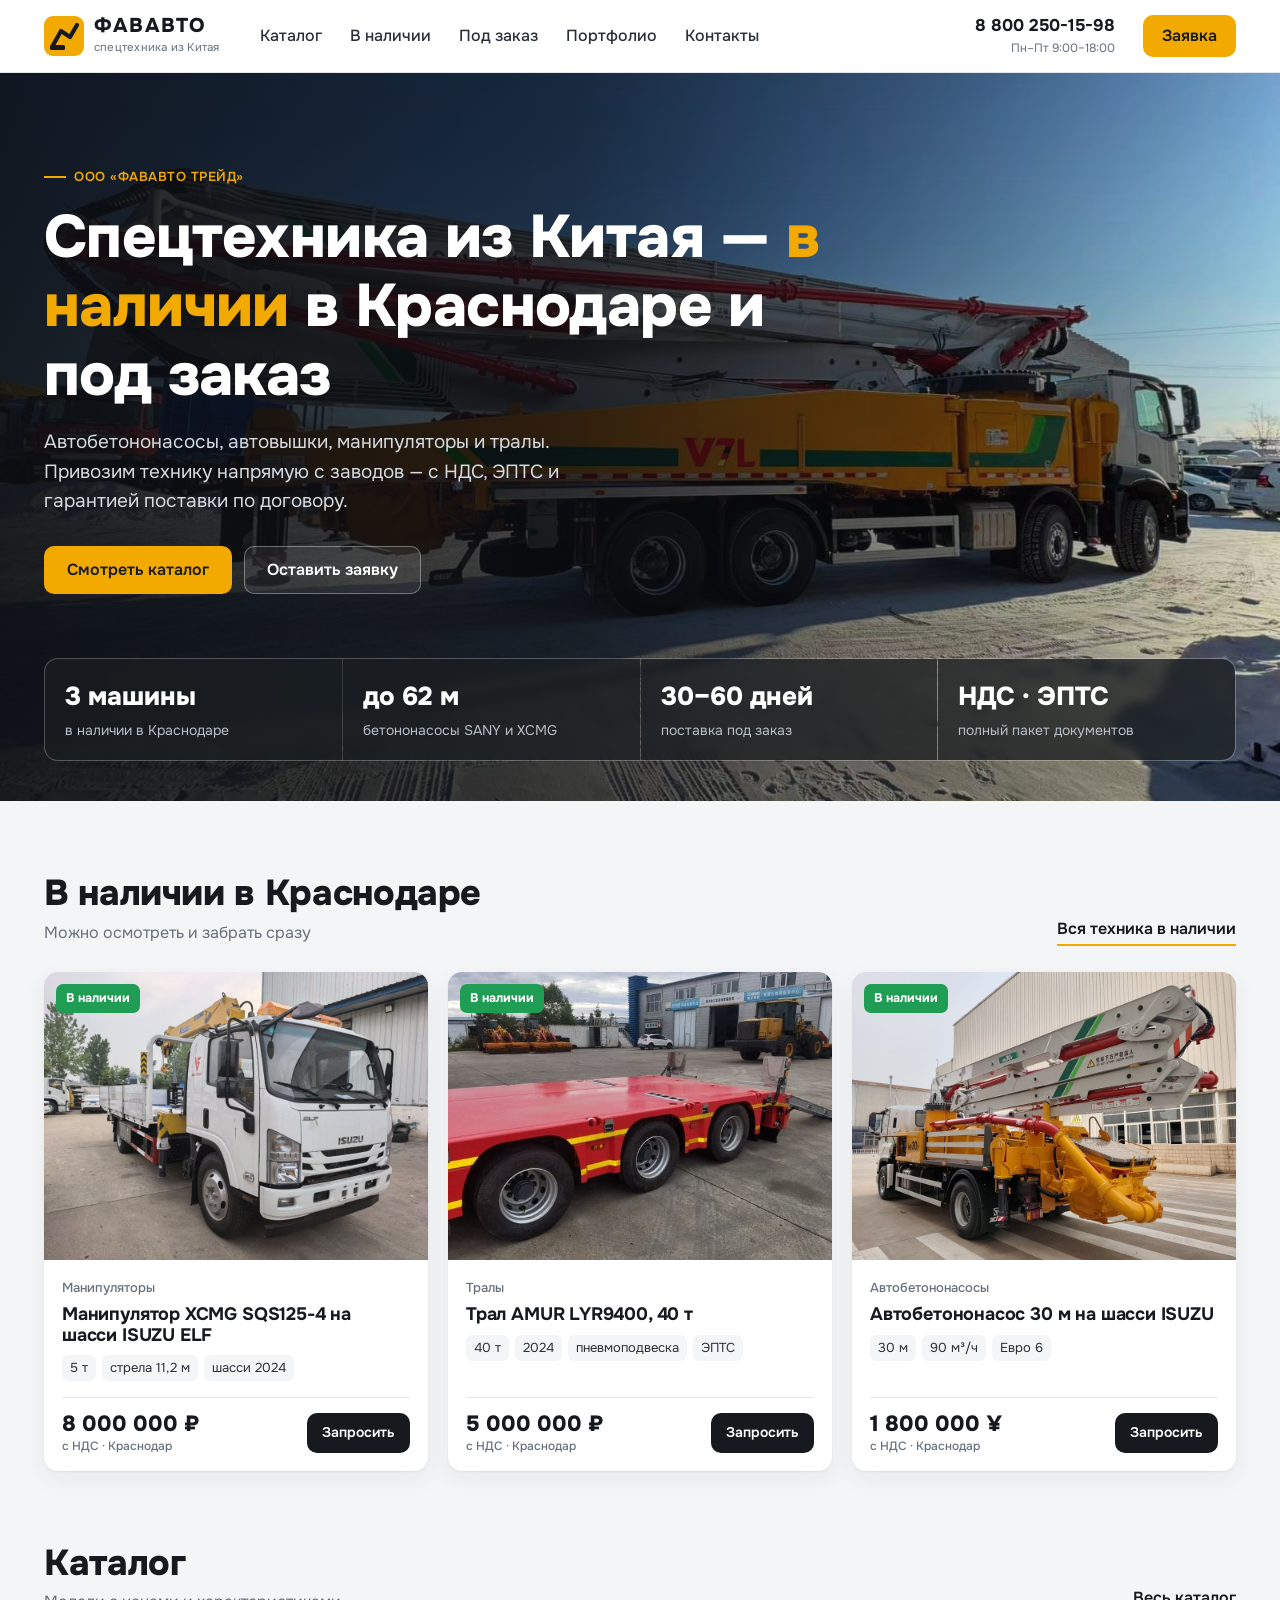
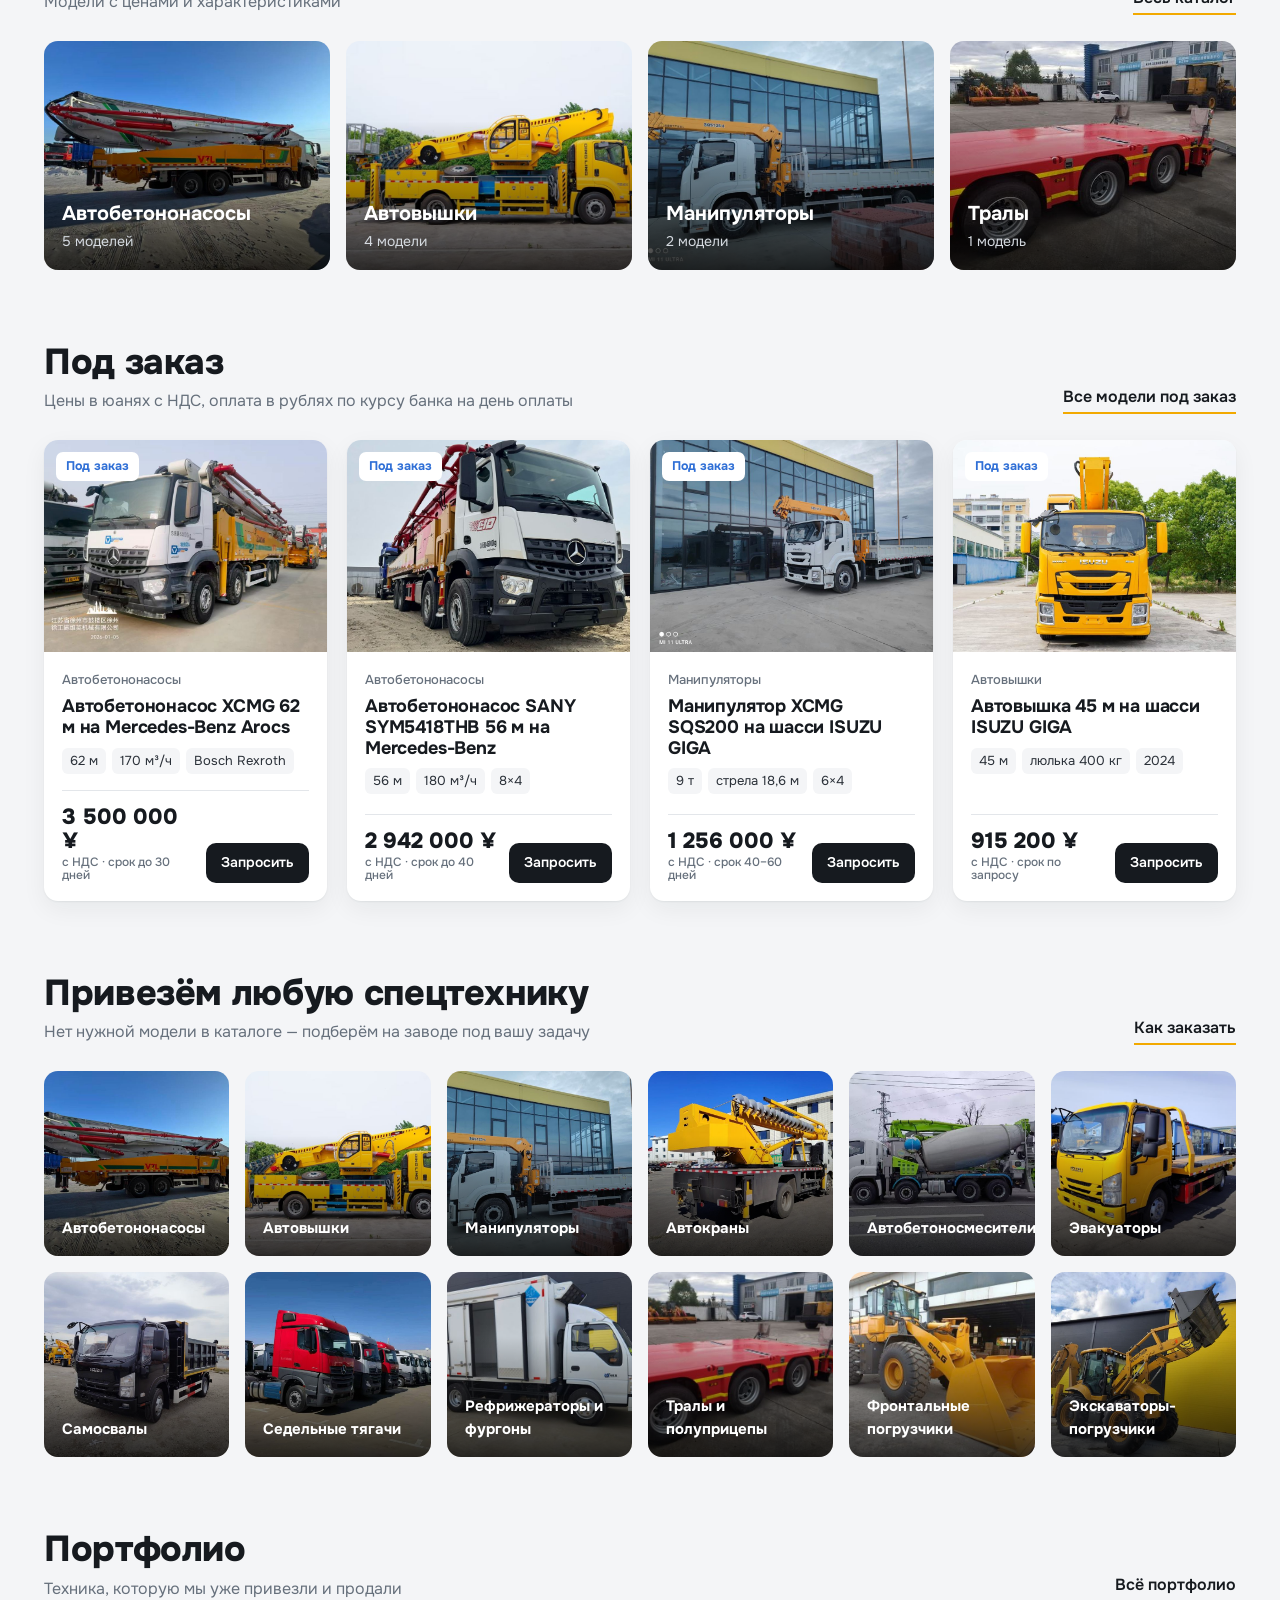
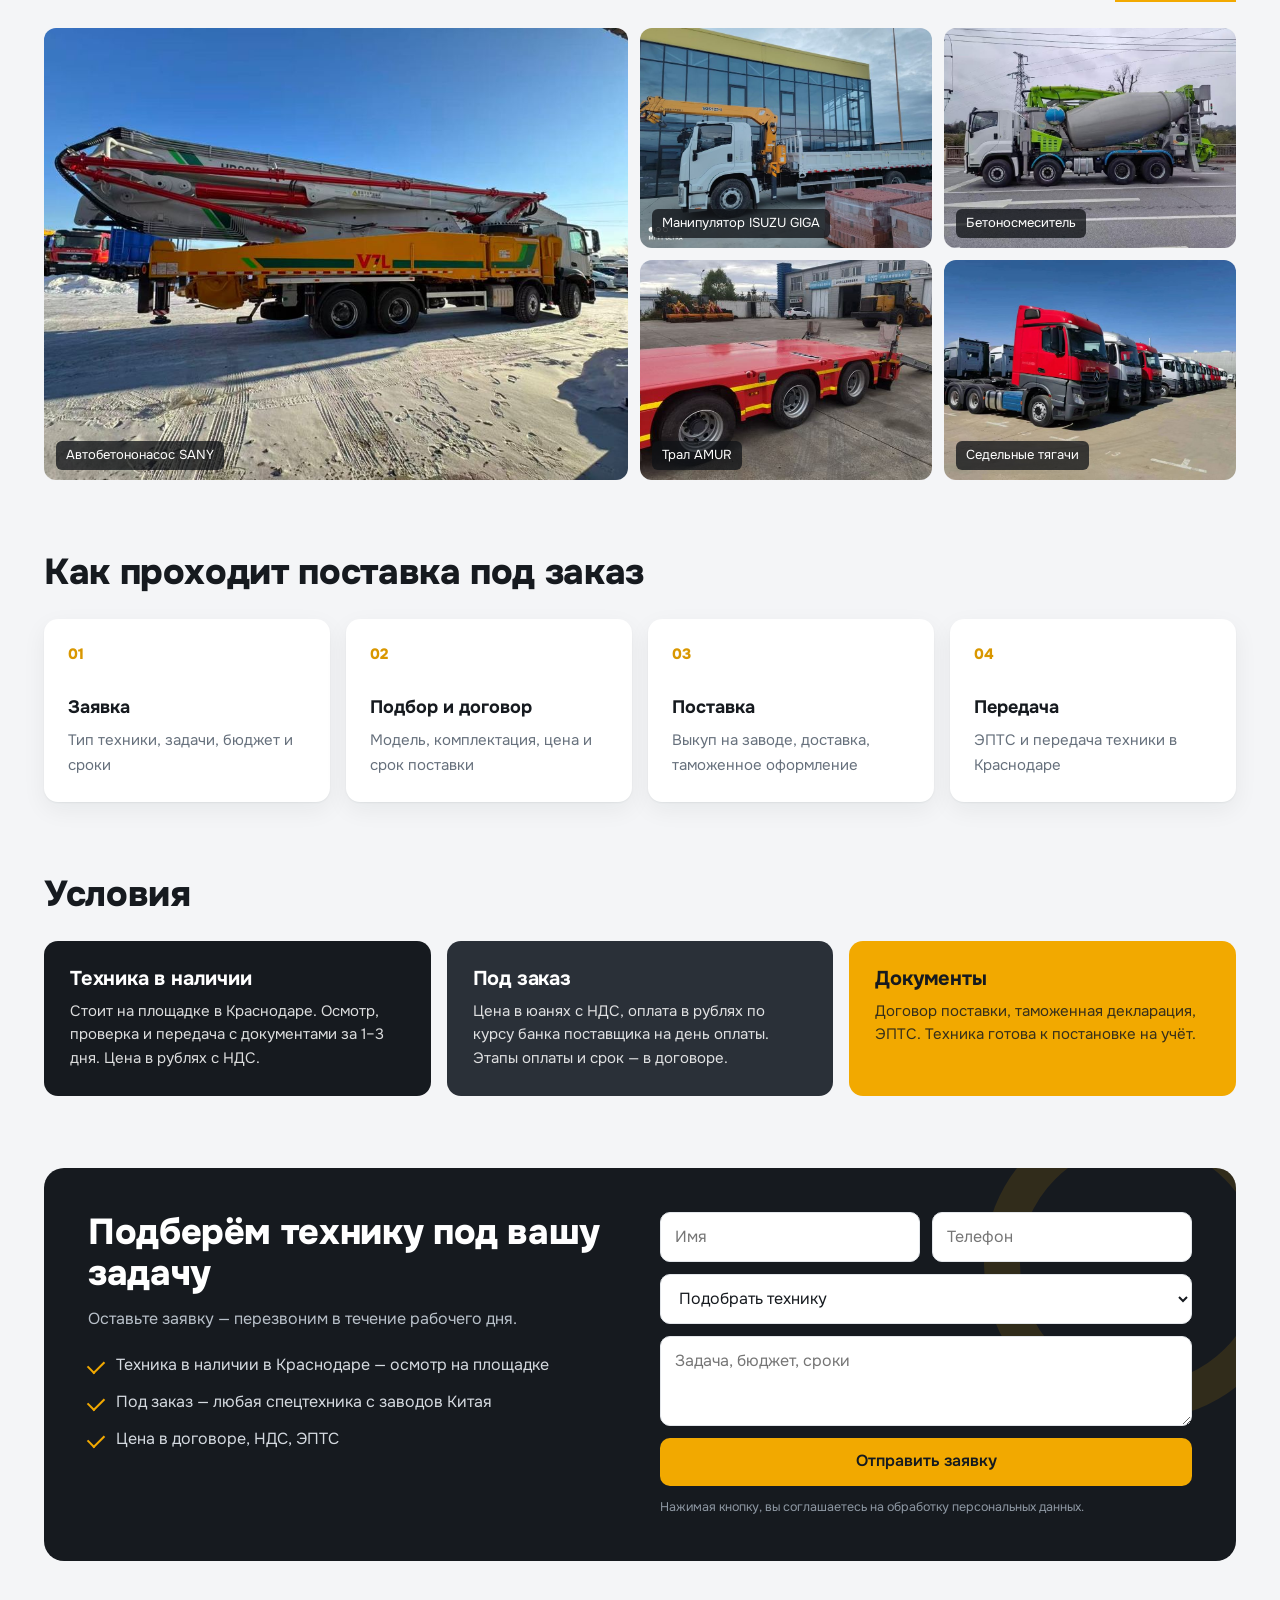
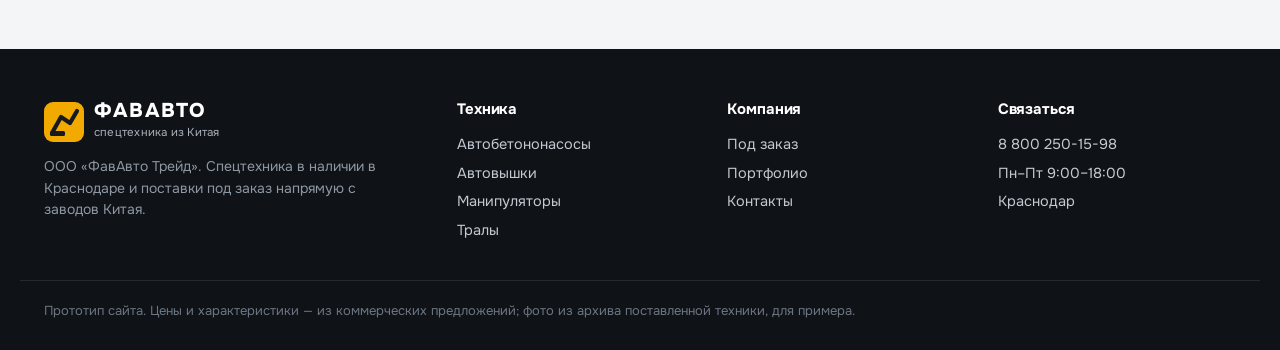
==== index.html @ be5bf106 "Прототип сайта спецтехники ФавАвто Co-Authored-By: Claude Opus 5.5 <noreply@anthropic.com>" ====
<!doctype html>
<html lang="ru">
<head>
<meta charset="utf-8">
<meta name="viewport" content="width=device-width, initial-scale=1">
<meta name="robots" content="noindex, nofollow">
<title>ФавАвто — спецтехника из Китая</title>
<meta name="description" content="Спецтехника из Китая в наличии в Краснодаре и под заказ: автобетононасосы, автовышки, манипуляторы, тралы.">
<link rel="preconnect" href="https://fonts.googleapis.com">
<link rel="preconnect" href="https://fonts.gstatic.com" crossorigin>
<link href="https://fonts.googleapis.com/css2?family=Onest:wght@400;500;600;700;800&display=swap" rel="stylesheet">
<link rel="stylesheet" href="style.css">
<link rel="icon" href="data:image/svg+xml,%3Csvg xmlns='http://www.w3.org/2000/svg' viewBox='0 0 40 40'%3E%3Crect width='40' height='40' rx='9' fill='%23F2A900'/%3E%3Cpath d='M8 31 17 15l9 6 7-12' fill='none' stroke='%23161a1f' stroke-width='4.2' stroke-linecap='round' stroke-linejoin='round'/%3E%3Crect x='6' y='29' width='15' height='5' rx='1.5' fill='%23161a1f'/%3E%3C/svg%3E">
</head>
<body>

<header class="top">
  <div class="wrap top-in">
    <a class="logo" href="#/" aria-label="ФавАвто — на главную">
      <svg viewBox="0 0 40 40" aria-hidden="true"><rect width="40" height="40" rx="9" fill="#F2A900"/><path d="M8 31 17 15l9 6 7-12" fill="none" stroke="#161a1f" stroke-width="4.2" stroke-linecap="round" stroke-linejoin="round"/><rect x="6" y="29" width="15" height="5" rx="1.5" fill="#161a1f"/></svg>
      <span><b>ФАВАВТО</b><small>спецтехника из Китая</small></span>
    </a>
    <nav class="nav" id="nav">
      <a href="#/catalog" data-nav="catalog">Каталог</a>
      <a href="#/catalog/stock" data-nav="stock">В наличии</a>
      <a href="#/order" data-nav="order">Под заказ</a>
      <a href="#/portfolio" data-nav="portfolio">Портфолио</a>
      <a href="#/contacts" data-nav="contacts">Контакты</a>
    </nav>
    <a class="top-phone" href="tel:88002501598"><b>8 800 250-15-98</b><small>Пн–Пт 9:00–18:00</small></a>
    <button class="btn btn-acc top-btn" data-request="">Заявка</button>
    <button class="burger" id="burger" aria-label="Меню"><i></i><i></i><i></i></button>
  </div>
</header>

<main id="app"></main>

<footer class="foot">
  <div class="wrap foot-in">
    <div>
      <a class="logo logo-w" href="#/"><svg viewBox="0 0 40 40" aria-hidden="true"><rect width="40" height="40" rx="9" fill="#F2A900"/><path d="M8 31 17 15l9 6 7-12" fill="none" stroke="#161a1f" stroke-width="4.2" stroke-linecap="round" stroke-linejoin="round"/><rect x="6" y="29" width="15" height="5" rx="1.5" fill="#161a1f"/></svg><span><b>ФАВАВТО</b><small>спецтехника из Китая</small></span></a>
      <p>ООО «ФавАвто Трейд». Спецтехника в наличии в Краснодаре и поставки под заказ напрямую с заводов Китая.</p>
    </div>
    <div><h4>Техника</h4><a href="#/catalog/pump">Автобетононасосы</a><a href="#/catalog/lift">Автовышки</a><a href="#/catalog/manip">Манипуляторы</a><a href="#/catalog/tral">Тралы</a></div>
    <div><h4>Компания</h4><a href="#/order">Под заказ</a><a href="#/portfolio">Портфолио</a><a href="#/contacts">Контакты</a></div>
    <div><h4>Связаться</h4><a href="tel:88002501598">8 800 250-15-98</a><span>Пн–Пт 9:00–18:00</span><span>Краснодар</span></div>
  </div>
  <div class="wrap foot-note">Прототип сайта. Цены и характеристики — из коммерческих предложений; фото из архива поставленной техники, для примера.</div>
</footer>

<div class="modal" id="modal" hidden>
  <div class="modal-box" role="dialog" aria-modal="true" aria-labelledby="mtitle">
    <button class="modal-x" data-close aria-label="Закрыть">×</button>
    <h3 id="mtitle">Заявка на технику</h3>
    <p class="muted" id="msub">Перезвоним в течение рабочего дня, подберём технику и посчитаем цену.</p>
    <form class="form" id="mform"></form>
  </div>
</div>

<script src="app.js"></script>
</body>
</html>
---- style.css ----
:root{
  --ink:#161a1f; --ink2:#2a3038; --mut:#66707c; --line:#e3e6ea; --bg:#f4f5f7; --card:#fff;
  --acc:#F2A900; --acc2:#d99700; --ok:#1f9d55; --ord:#2f6fd6;
  --r:14px; --sh:0 1px 2px rgba(22,26,31,.06),0 8px 24px rgba(22,26,31,.06);
}
*{box-sizing:border-box}
html{scroll-behavior:smooth}
body{margin:0;background:var(--bg);color:var(--ink);font:16px/1.55 Onest,system-ui,-apple-system,"Segoe UI",Roboto,sans-serif;-webkit-font-smoothing:antialiased}
img{max-width:100%;display:block}
a{color:inherit;text-decoration:none}
h1,h2,h3,h4{line-height:1.15;margin:0;letter-spacing:-.01em}
button,input,select,textarea{font:inherit}
.wrap{max-width:1240px;margin:0 auto;padding:0 24px}
.muted{color:var(--mut)}

/* header */
.top{position:sticky;top:0;z-index:20;background:rgba(255,255,255,.96);backdrop-filter:blur(8px);border-bottom:1px solid var(--line)}
.top-in{display:flex;align-items:center;gap:28px;height:72px}
.logo{display:flex;align-items:center;gap:10px;flex:none}
.logo svg{width:40px;height:40px}
.logo b{display:block;font-weight:800;font-size:20px;letter-spacing:.06em;line-height:1}
.logo small{display:block;font-size:11.5px;color:var(--mut);letter-spacing:.02em;margin-top:3px}
.logo-w small{color:#a9b1bb}
.nav{display:flex;gap:4px;margin-right:auto}
.nav a{padding:8px 12px;border-radius:8px;font-weight:500;color:var(--ink2)}
.nav a:hover,.nav a.on{background:var(--bg);color:var(--ink)}
.nav a.on{box-shadow:inset 0 -2px 0 var(--acc)}
.top-phone{text-align:right;line-height:1.2}
.top-phone b{display:block;font-size:17px}
.top-phone small{color:var(--mut);font-size:12px}
.burger{display:none;width:42px;height:42px;border:1px solid var(--line);border-radius:10px;background:#fff;padding:10px 9px;flex-direction:column;justify-content:space-between;cursor:pointer}
.burger i{display:block;height:2px;background:var(--ink);border-radius:2px}

/* buttons */
.btn{display:inline-flex;align-items:center;justify-content:center;gap:8px;height:48px;padding:0 22px;border-radius:10px;border:1px solid transparent;font-weight:600;cursor:pointer;transition:.15s;white-space:nowrap}
.btn-acc{background:var(--acc);color:var(--ink)}
.btn-acc:hover{background:var(--acc2)}
.btn-dark{background:var(--ink);color:#fff}
.btn-dark:hover{background:var(--ink2)}
.btn-line{background:transparent;border-color:var(--line);color:var(--ink)}
.btn-line:hover{border-color:var(--ink)}
.btn-ghost{background:rgba(255,255,255,.08);border-color:rgba(255,255,255,.35);color:#fff}
.btn-ghost:hover{background:rgba(255,255,255,.16)}
.top-btn{height:42px;padding:0 18px}

/* hero */
.hero{position:relative;color:#fff;background:#0f1216 center/cover no-repeat;overflow:hidden}
.hero::before{content:"";position:absolute;inset:0;background:linear-gradient(90deg,rgba(12,14,18,.92) 0%,rgba(12,14,18,.75) 45%,rgba(12,14,18,.15) 100%)}
.hero-in{position:relative;padding:88px 24px 40px}
.tag{display:inline-flex;align-items:center;gap:8px;font-size:13px;font-weight:600;letter-spacing:.04em;text-transform:uppercase;color:var(--acc)}
.tag::before{content:"";width:22px;height:2px;background:var(--acc)}
.hero h1{font-size:clamp(34px,5vw,60px);font-weight:800;max-width:780px;margin:16px 0 18px}
.hero h1 em{font-style:normal;color:var(--acc)}
.hero p{font-size:19px;max-width:600px;color:#d5dae0;margin:0 0 30px}
.hero .btns{display:flex;flex-wrap:wrap;gap:12px}
.facts{display:grid;grid-template-columns:repeat(4,1fr);gap:1px;background:rgba(255,255,255,.14);border-radius:var(--r);overflow:hidden;margin-top:64px;border:1px solid rgba(255,255,255,.14)}
.facts div{background:rgba(15,18,22,.72);padding:18px 20px;backdrop-filter:blur(4px)}
.facts b{display:block;font-size:26px;font-weight:800}
.facts span{color:#b8c0c9;font-size:14px}
.phero{background:var(--ink);color:#fff}
.phero .hero-in{padding:44px 24px 40px}
.phero h1{font-size:clamp(30px,4vw,44px);margin:10px 0 10px}
.phero p{color:#b8c0c9;max-width:680px;margin:0;font-size:17px}
.crumbs{font-size:14px;color:#8e98a3}
.crumbs a:hover{color:#fff}

/* sections */
section{padding:72px 0 0}
.sec-head{display:flex;align-items:flex-end;justify-content:space-between;gap:20px;margin-bottom:26px}
.sec-head h2{font-size:clamp(26px,3vw,36px);font-weight:800}
.sec-head p{margin:6px 0 0;color:var(--mut)}
.more{font-weight:600;white-space:nowrap;border-bottom:2px solid var(--acc);padding-bottom:2px}

/* cards */
.grid{display:grid;grid-template-columns:repeat(3,1fr);gap:20px}
.card{background:var(--card);border-radius:var(--r);overflow:hidden;box-shadow:var(--sh);display:flex;flex-direction:column;transition:.2s}
.card:hover{transform:translateY(-3px);box-shadow:0 2px 4px rgba(22,26,31,.06),0 16px 36px rgba(22,26,31,.1)}
.thumb{position:relative;aspect-ratio:4/3;background:#dfe3e8;overflow:hidden}
.thumb img{width:100%;height:100%;object-fit:cover}
.badge{position:absolute;left:12px;top:12px;padding:5px 10px;border-radius:7px;font-size:12.5px;font-weight:700;background:#fff;color:var(--ink)}
.badge.in{background:var(--ok);color:#fff}
.badge.ord{background:#fff;color:var(--ord)}
.card-b{padding:18px 18px 18px;display:flex;flex-direction:column;flex:1}
.card-b .cat{font-size:13px;color:var(--mut);font-weight:500}
.card-b h3{font-size:18px;font-weight:700;margin:6px 0 10px}
.chips{display:flex;flex-wrap:wrap;gap:6px;margin-bottom:16px}
.chips span{font-size:13px;background:var(--bg);border-radius:6px;padding:3px 8px;color:var(--ink2)}
.card-f{margin-top:auto;display:flex;align-items:flex-end;justify-content:space-between;gap:10px;border-top:1px solid var(--line);padding-top:14px}
.price{font-size:22px;font-weight:800;line-height:1.1}
.price small{display:block;font-size:12px;font-weight:500;color:var(--mut);margin-top:3px}
.lead{font-size:13px;color:var(--ord);font-weight:600}
.card-f .btn{height:40px;padding:0 14px;font-size:14px}

/* category tiles */
.cats{display:grid;grid-template-columns:repeat(4,1fr);gap:16px}
.cat-t{position:relative;border-radius:var(--r);overflow:hidden;aspect-ratio:5/4;color:#fff;background:#222}
.cat-t img{width:100%;height:100%;object-fit:cover;transition:.4s}
.cat-t:hover img{transform:scale(1.05)}
.cat-t::after{content:"";position:absolute;inset:0;background:linear-gradient(180deg,rgba(0,0,0,0) 35%,rgba(0,0,0,.78))}
.cat-t div{position:absolute;left:18px;right:18px;bottom:16px;z-index:1}
.cat-t b{display:block;font-size:20px}
.cat-t span{font-size:14px;color:#d5dae0}
.cats.small{grid-template-columns:repeat(6,1fr)}
.cats.small .cat-t{aspect-ratio:1}
.cats.small b{font-size:15px}

/* catalog */
.filters{display:flex;flex-wrap:wrap;gap:8px;margin:28px 0 24px}
.filters a{padding:9px 16px;border-radius:999px;background:#fff;border:1px solid var(--line);font-weight:500;font-size:15px}
.filters a.on{background:var(--ink);border-color:var(--ink);color:#fff}
.filters a small{color:var(--mut);margin-left:4px}
.filters a.on small{color:#a9b1bb}
.filters .sep{width:1px;background:var(--line);margin:0 6px}

/* machine page */
.mach{display:grid;grid-template-columns:1.25fr 1fr;gap:40px;padding-top:32px}
.gal-main{border-radius:var(--r);overflow:hidden;background:#dfe3e8;aspect-ratio:4/3}
.gal-main img{width:100%;height:100%;object-fit:cover}
.gal-th{display:grid;grid-template-columns:repeat(5,1fr);gap:10px;margin-top:10px}
.gal-th button{padding:0;border:2px solid transparent;border-radius:10px;overflow:hidden;cursor:pointer;aspect-ratio:4/3;background:#dfe3e8}
.gal-th button.on{border-color:var(--acc)}
.gal-th img{width:100%;height:100%;object-fit:cover}
.mach-side{position:sticky;top:96px;align-self:start}
.mach-side h1{font-size:clamp(26px,3vw,34px);font-weight:800;margin:10px 0 14px}
.status{display:inline-flex;align-items:center;gap:8px;font-weight:600;font-size:14px;padding:6px 12px;border-radius:8px}
.status::before{content:"";width:8px;height:8px;border-radius:50%;background:currentColor}
.status.in{background:#e6f5ec;color:var(--ok)}
.status.ord{background:#e9f0fc;color:var(--ord)}
.keys{display:grid;grid-template-columns:1fr 1fr;gap:10px;margin:20px 0}
.keys div{background:#fff;border-radius:12px;padding:14px 16px;box-shadow:var(--sh)}
.keys b{display:block;font-size:20px}
.keys span{font-size:13px;color:var(--mut)}
.buy{background:#fff;border-radius:var(--r);padding:22px;box-shadow:var(--sh)}
.buy .price{font-size:32px}
.buy p{font-size:14px;color:var(--mut);margin:10px 0 18px}
.buy .btn{width:100%}
.buy .btn+.btn{margin-top:10px}
.specs{margin-top:48px;display:grid;grid-template-columns:1fr 1fr;gap:24px}
.spec{background:#fff;border-radius:var(--r);padding:22px 24px;box-shadow:var(--sh)}
.spec h3{font-size:18px;margin-bottom:10px}
.spec dl{margin:0}
.spec dl div{display:flex;justify-content:space-between;gap:20px;padding:9px 0;border-bottom:1px dashed var(--line);font-size:15px}
.spec dl div:last-child{border-bottom:0}
.spec dt{color:var(--mut)}
.spec dd{margin:0;text-align:right;font-weight:600}
.spec ul{margin:0;padding-left:18px}
.spec li{margin:4px 0}
.note{background:#fff8e1;border:1px solid #f6dc8a;border-radius:12px;padding:14px 18px;font-size:14.5px;color:#5f4b00}

/* steps / conditions */
.steps{display:grid;grid-template-columns:repeat(4,1fr);gap:16px;counter-reset:s}
.step{background:#fff;border-radius:var(--r);padding:24px;box-shadow:var(--sh);position:relative}
.step::before{counter-increment:s;content:"0" counter(s);font-size:15px;font-weight:800;color:var(--acc2);display:block;margin-bottom:28px}
.step b{display:block;font-size:18px;margin-bottom:6px}
.step span{color:var(--mut);font-size:15px}
.conds{display:grid;grid-template-columns:repeat(3,1fr);gap:16px}
.cond{border-radius:var(--r);padding:26px;background:var(--ink);color:#fff}
.cond:nth-child(2){background:var(--ink2)}
.cond:nth-child(3){background:var(--acc);color:var(--ink)}
.cond h3{font-size:20px;margin-bottom:10px}
.cond p{margin:0;opacity:.85;font-size:15px}

/* portfolio */
.pf{columns:4 260px;column-gap:16px}
.pf figure{break-inside:avoid;margin:0 0 16px;border-radius:12px;overflow:hidden;background:#fff;box-shadow:var(--sh);cursor:zoom-in}
.pf img{width:100%}
.pf figcaption{padding:10px 14px;font-size:14px;font-weight:500}
.strip{display:grid;grid-template-columns:2fr 1fr 1fr;grid-template-rows:220px 220px;gap:12px}
.strip a{border-radius:12px;overflow:hidden;position:relative;background:#ccc}
.strip a:first-child{grid-row:span 2}
.strip img{width:100%;height:100%;object-fit:cover;transition:.4s}
.strip a:hover img{transform:scale(1.04)}
.strip span{position:absolute;left:12px;bottom:10px;background:rgba(15,18,22,.75);color:#fff;font-size:13px;padding:4px 10px;border-radius:6px}

/* lead form block */
.leadbox{margin-top:72px;background:var(--ink);color:#fff;border-radius:20px;padding:44px;display:grid;grid-template-columns:1fr 1fr;gap:40px;position:relative;overflow:hidden}
.leadbox::after{content:"";position:absolute;right:-60px;top:-60px;width:240px;height:240px;border:36px solid var(--acc);border-radius:50%;opacity:.12}
.leadbox h2{font-size:clamp(26px,3vw,36px);font-weight:800;margin-bottom:12px}
.leadbox p{color:#b8c0c9;margin:0 0 16px}
.leadbox ul{margin:0;padding:0;list-style:none}
.leadbox li{padding:6px 0 6px 28px;position:relative;color:#d5dae0}
.leadbox li::before{content:"";position:absolute;left:0;top:13px;width:14px;height:8px;border-left:2.5px solid var(--acc);border-bottom:2.5px solid var(--acc);transform:rotate(-45deg)}
.form{display:grid;gap:12px;position:relative;z-index:1}
.form input,.form select,.form textarea{width:100%;height:50px;border-radius:10px;border:1px solid var(--line);padding:0 14px;background:#fff;color:var(--ink)}
.form textarea{height:90px;padding:12px 14px;resize:vertical}
.form .row{display:grid;grid-template-columns:1fr 1fr;gap:12px}
.form small{font-size:12.5px;color:var(--mut)}
.leadbox .form small{color:#8e98a3}
.form .ok{background:#e6f5ec;color:var(--ok);border-radius:10px;padding:16px;font-weight:600}

/* contacts */
.contacts{display:grid;grid-template-columns:1fr 1fr;gap:24px;padding-top:40px}
.cbox{background:#fff;border-radius:var(--r);padding:28px;box-shadow:var(--sh)}
.cbox h3{margin-bottom:14px}
.cbox p{margin:6px 0}
.cbox .big{font-size:26px;font-weight:800}

/* footer */
.foot{background:#0f1216;color:#c3cad2;margin-top:88px;padding:52px 0 28px}
.foot-in{display:grid;grid-template-columns:1.6fr 1fr 1fr 1fr;gap:32px}
.foot .logo b{color:#fff}
.foot p{font-size:14px;color:#8e98a3;max-width:340px}
.foot h4{color:#fff;font-size:15px;margin-bottom:12px}
.foot-in>div>a:not(.logo),.foot-in>div>span{display:block;font-size:14.5px;padding:3px 0}
.foot-in a:hover{color:var(--acc)}
.foot-note{margin-top:36px;padding-top:20px;border-top:1px solid #232a32;font-size:13px;color:#6c7682}

/* modal */
.modal{position:fixed;inset:0;z-index:50;background:rgba(10,12,15,.6);display:flex;align-items:center;justify-content:center;padding:16px}
.modal[hidden]{display:none}
.modal-box{background:#fff;border-radius:18px;padding:30px;max-width:480px;width:100%;position:relative;max-height:calc(100vh - 32px);overflow:auto}
.modal-box h3{font-size:24px;margin-bottom:6px}
.modal-box .muted{margin:0 0 18px;font-size:15px}
.modal-x{position:absolute;right:14px;top:10px;border:0;background:none;font-size:30px;line-height:1;cursor:pointer;color:var(--mut)}
.lightbox .modal-box{max-width:1100px;padding:0;background:#000}
.lightbox img{width:100%;max-height:calc(100vh - 80px);object-fit:contain}

@media (max-width:1080px){
  .nav,.top-phone{display:none}
  .burger{display:flex;margin-left:auto}
  .top-in{gap:12px}
  .nav.open{display:flex;flex-direction:column;position:absolute;left:0;right:0;top:72px;background:#fff;padding:12px 16px 18px;border-bottom:1px solid var(--line);box-shadow:var(--sh)}
  .grid{grid-template-columns:repeat(2,1fr)}
  .cats{grid-template-columns:repeat(2,1fr)}
  .cats.small{grid-template-columns:repeat(3,1fr)}
  .steps{grid-template-columns:repeat(2,1fr)}
  .mach{grid-template-columns:1fr}
  .mach-side{position:static}
  .foot-in{grid-template-columns:1fr 1fr}
}
@media (max-width:720px){
  .wrap{padding:0 16px}
  .hero-in{padding:56px 16px 28px}
  .phero .hero-in{padding:32px 16px}
  .hero p{font-size:17px}
  .facts{grid-template-columns:1fr 1fr;margin-top:40px}
  .facts b{font-size:21px}
  .grid,.conds,.specs,.contacts,.leadbox{grid-template-columns:1fr}
  .steps{grid-template-columns:1fr}
  .cats.small{grid-template-columns:repeat(2,1fr)}
  .leadbox{padding:28px 20px;gap:24px}
  .form .row{grid-template-columns:1fr}
  .sec-head{flex-direction:column;align-items:flex-start}
  section{padding-top:52px}
  .strip{grid-template-columns:1fr 1fr;grid-template-rows:200px 130px 130px}
  .strip a:first-child{grid-column:span 2;grid-row:auto}
  .top-btn{display:none}
  .foot-in{grid-template-columns:1fr}
  .spec dl div{flex-direction:column;gap:2px}
  .spec dd{text-align:left}
}
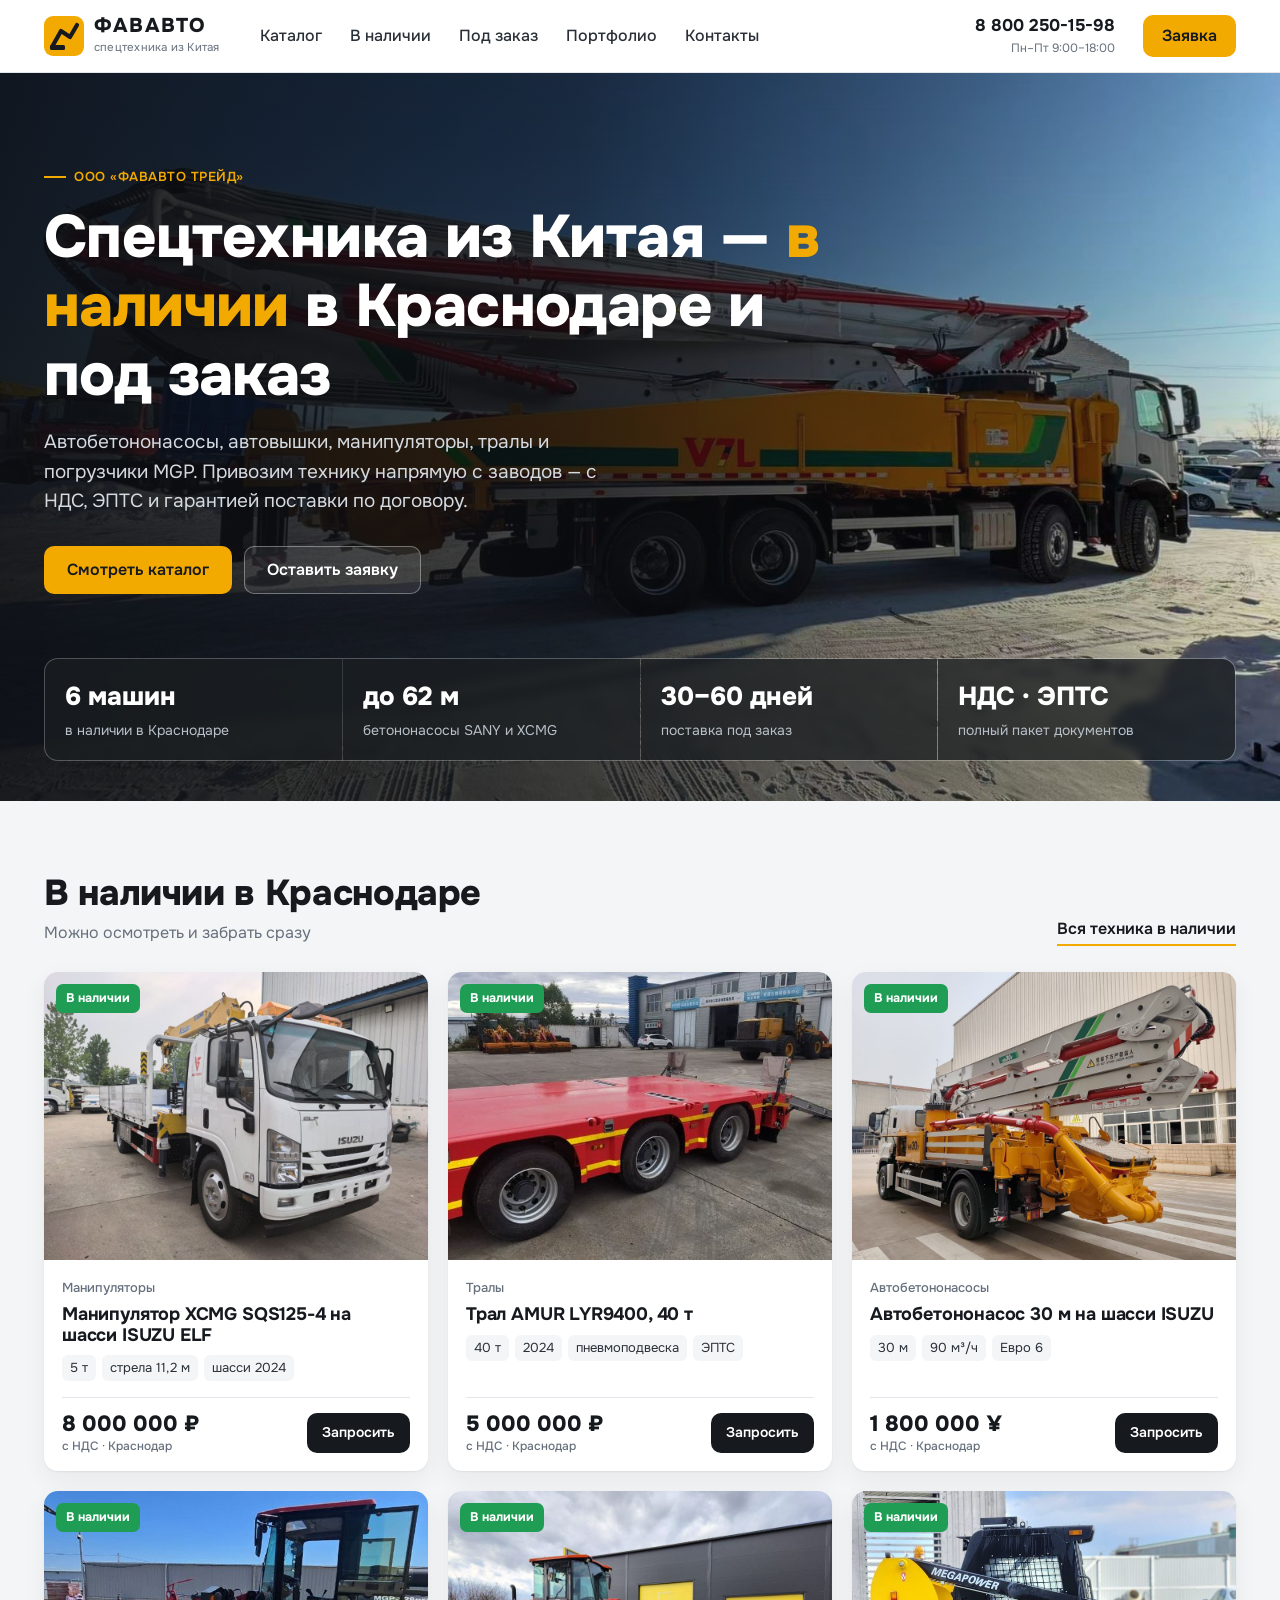
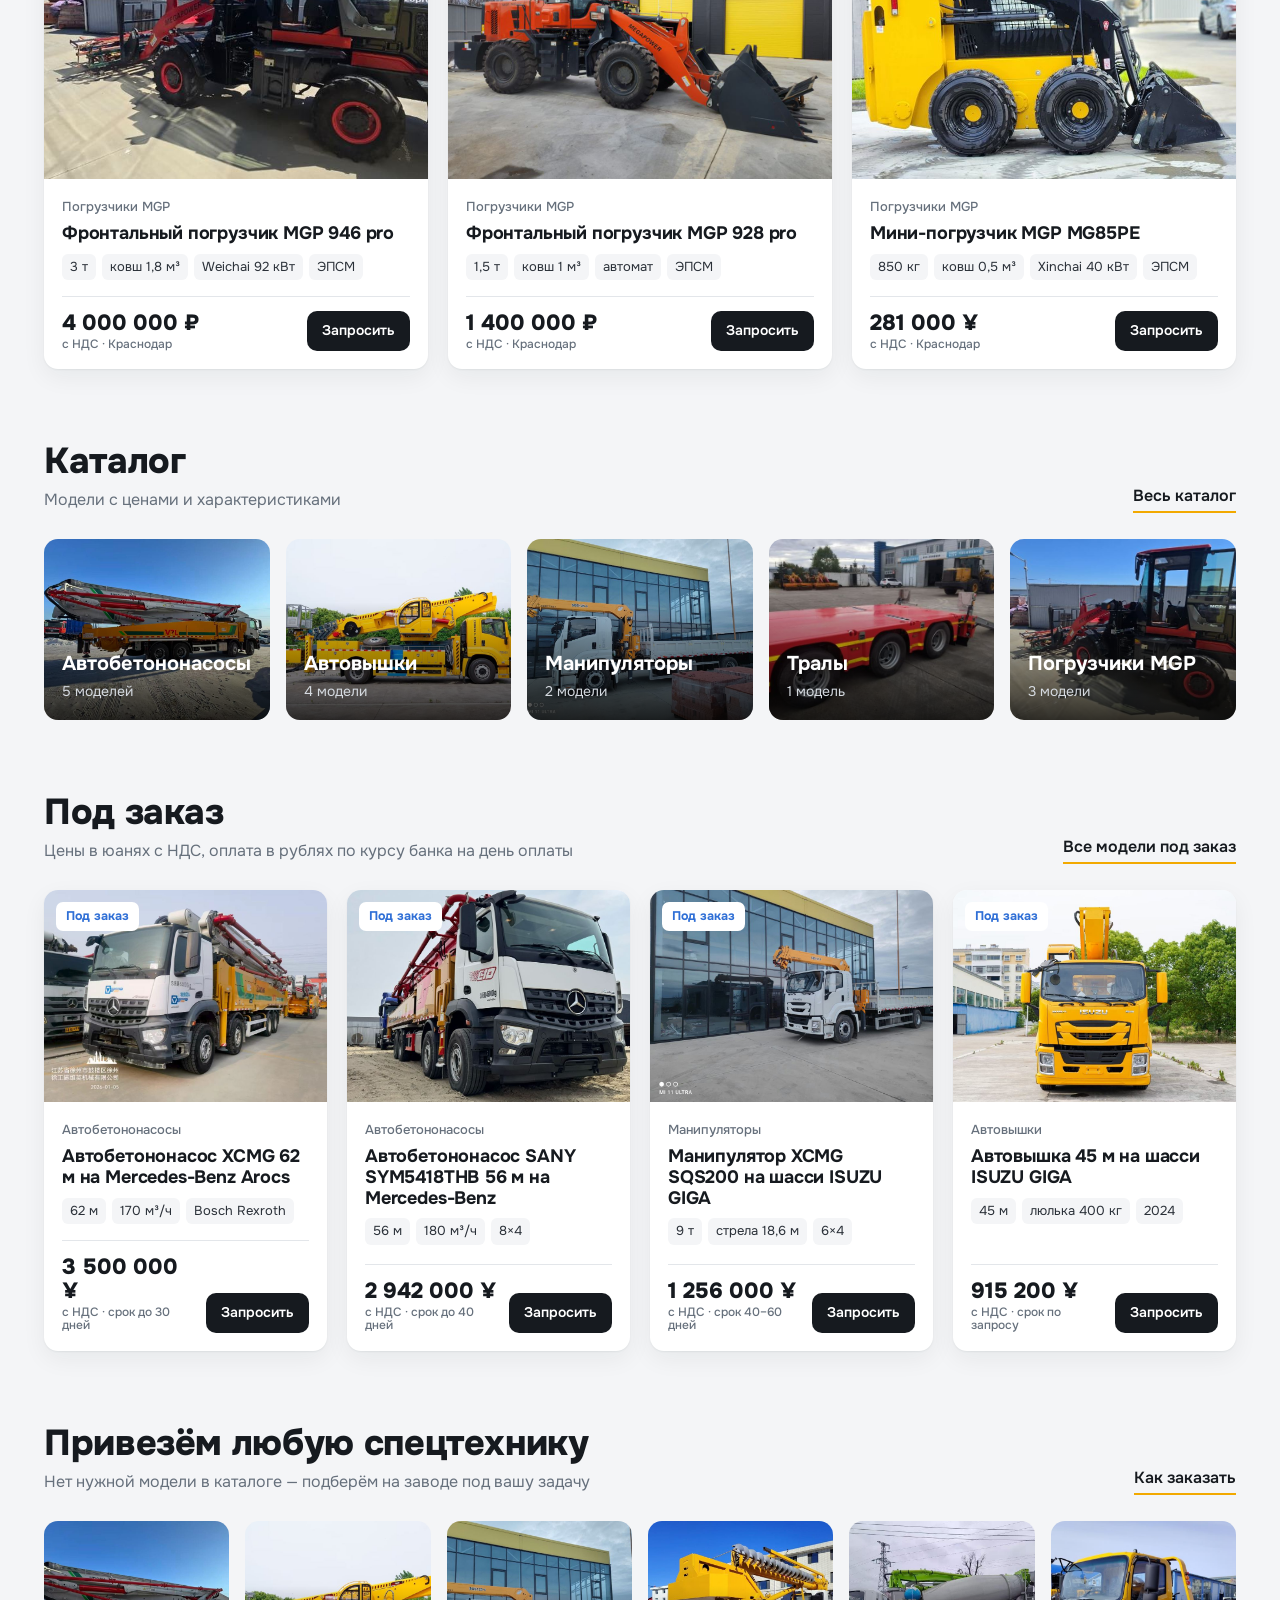
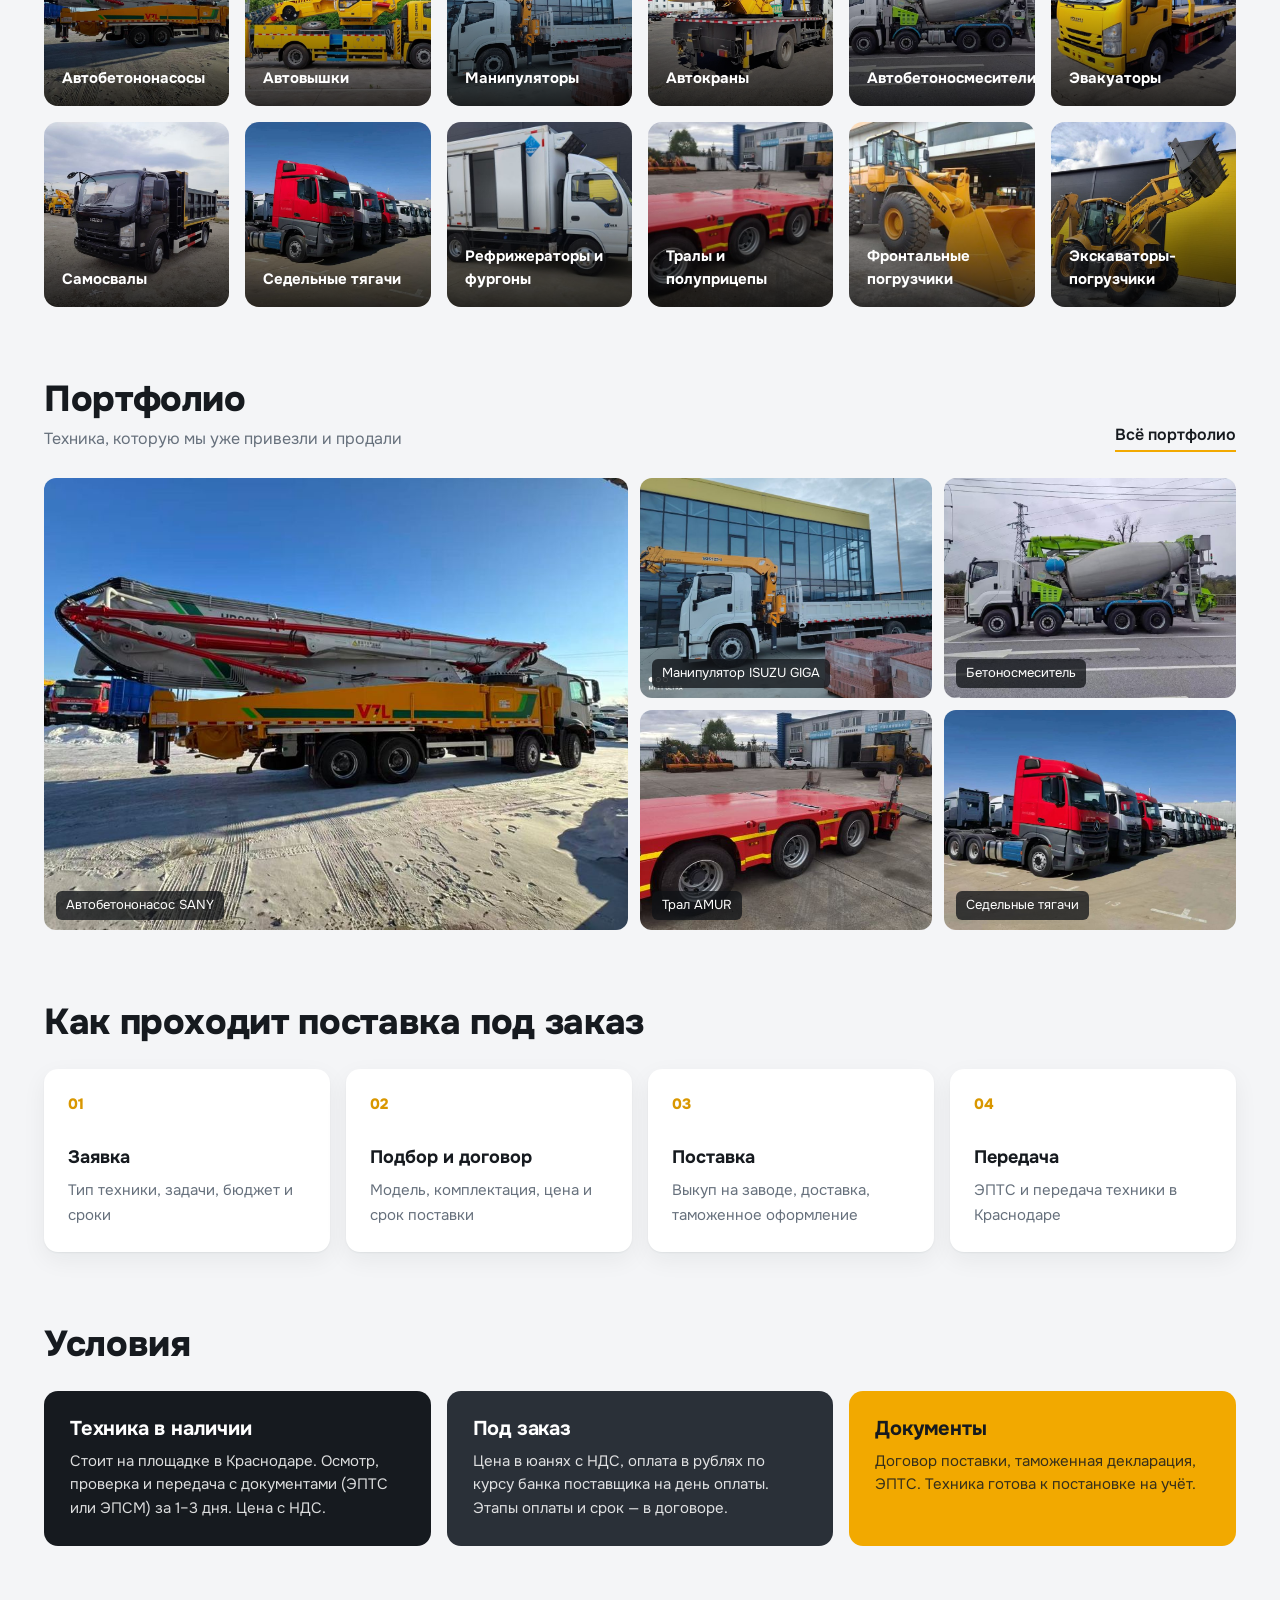
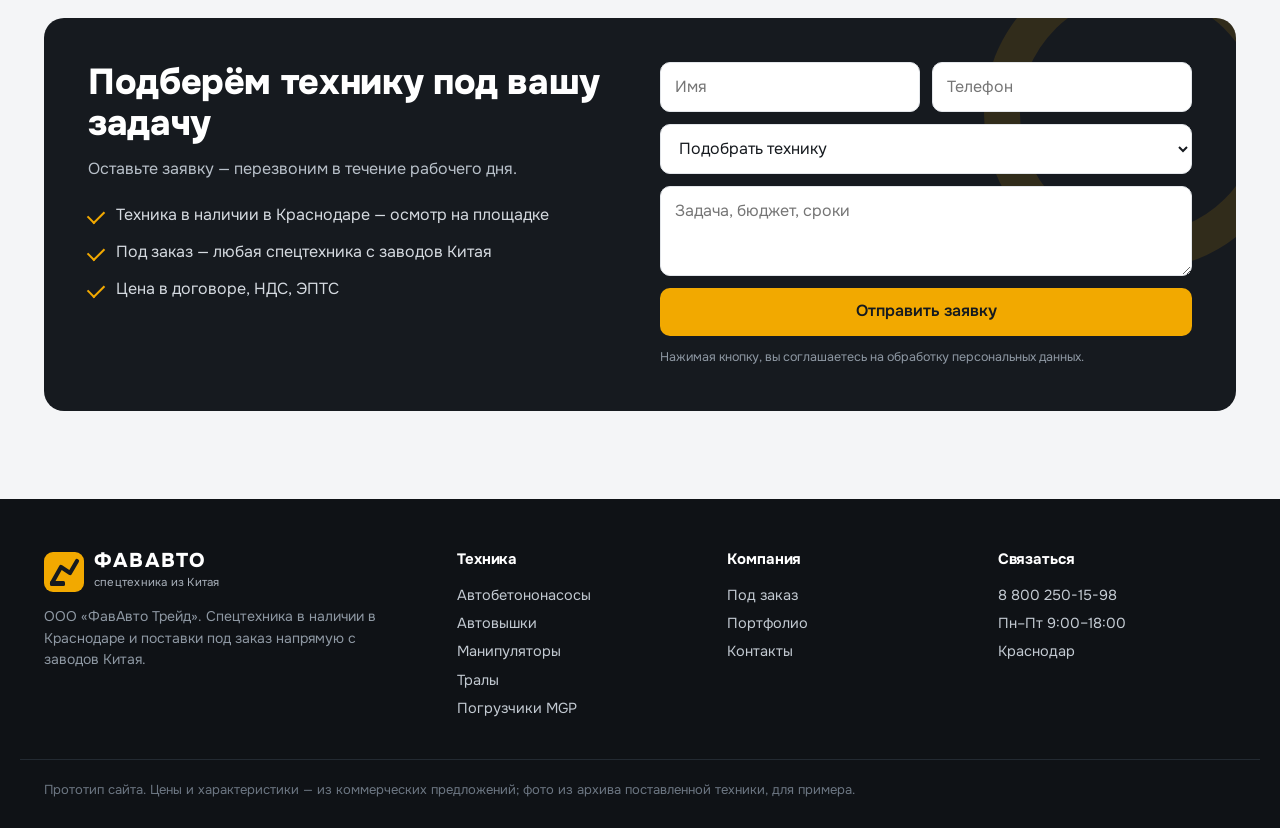
==== commit 9cebc517: "Погрузчики MGP в каталоге, варианты логотипа Co-Authored-By: Claude Opus 5.5 <noreply@anthropic.com>" ====
--- a/index.html
+++ b/index.html
@@ -41,7 +41,7 @@
       <a class="logo logo-w" href="#/"><svg viewBox="0 0 40 40" aria-hidden="true"><rect width="40" height="40" rx="9" fill="#F2A900"/><path d="M8 31 17 15l9 6 7-12" fill="none" stroke="#161a1f" stroke-width="4.2" stroke-linecap="round" stroke-linejoin="round"/><rect x="6" y="29" width="15" height="5" rx="1.5" fill="#161a1f"/></svg><span><b>ФАВАВТО</b><small>спецтехника из Китая</small></span></a>
       <p>ООО «ФавАвто Трейд». Спецтехника в наличии в Краснодаре и поставки под заказ напрямую с заводов Китая.</p>
     </div>
-    <div><h4>Техника</h4><a href="#/catalog/pump">Автобетононасосы</a><a href="#/catalog/lift">Автовышки</a><a href="#/catalog/manip">Манипуляторы</a><a href="#/catalog/tral">Тралы</a></div>
+    <div><h4>Техника</h4><a href="#/catalog/pump">Автобетононасосы</a><a href="#/catalog/lift">Автовышки</a><a href="#/catalog/manip">Манипуляторы</a><a href="#/catalog/tral">Тралы</a><a href="#/catalog/loader">Погрузчики MGP</a></div>
     <div><h4>Компания</h4><a href="#/order">Под заказ</a><a href="#/portfolio">Портфолио</a><a href="#/contacts">Контакты</a></div>
     <div><h4>Связаться</h4><a href="tel:88002501598">8 800 250-15-98</a><span>Пн–Пт 9:00–18:00</span><span>Краснодар</span></div>
   </div>
--- a/style.css
+++ b/style.css
@@ -92,7 +92,7 @@
 .card-f .btn{height:40px;padding:0 14px;font-size:14px}
 
 /* category tiles */
-.cats{display:grid;grid-template-columns:repeat(4,1fr);gap:16px}
+.cats{display:grid;grid-template-columns:repeat(5,1fr);gap:16px}
 .cat-t{position:relative;border-radius:var(--r);overflow:hidden;aspect-ratio:5/4;color:#fff;background:#222}
 .cat-t img{width:100%;height:100%;object-fit:cover;transition:.4s}
 .cat-t:hover img{transform:scale(1.05)}
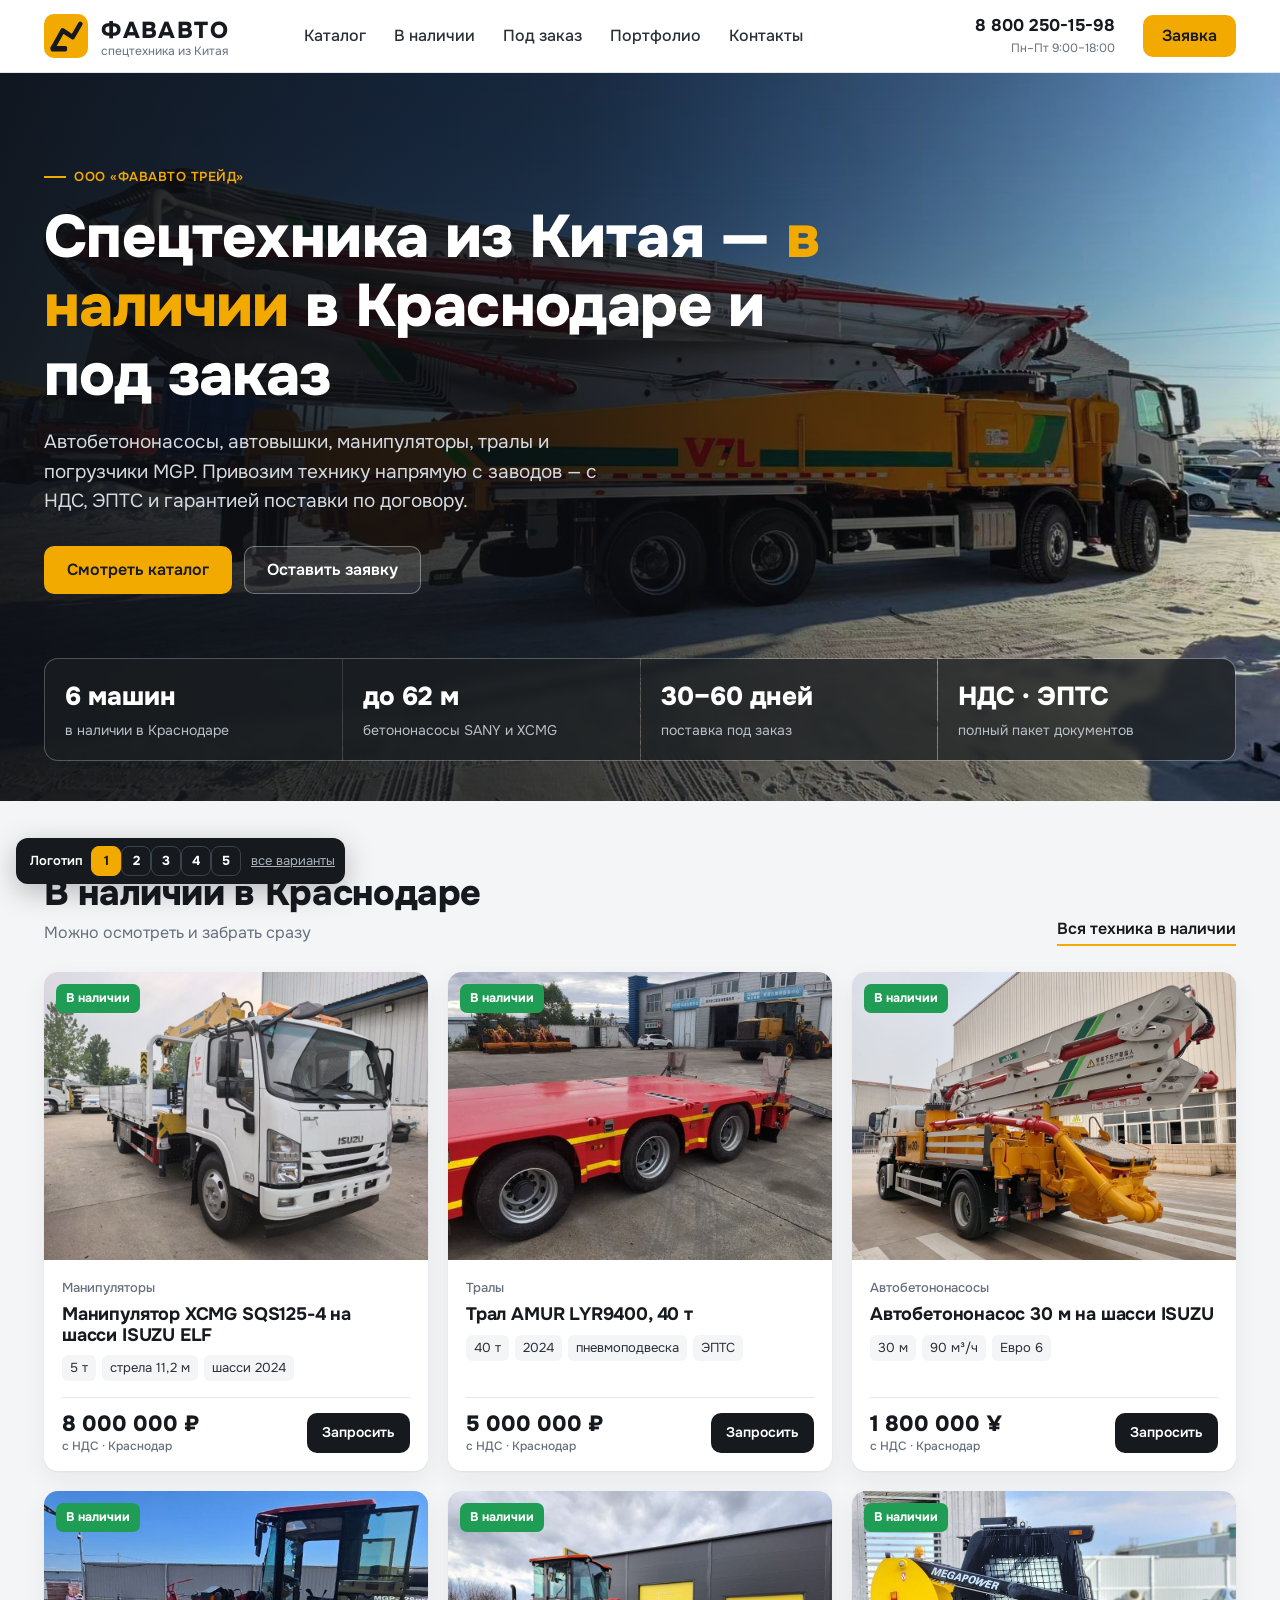
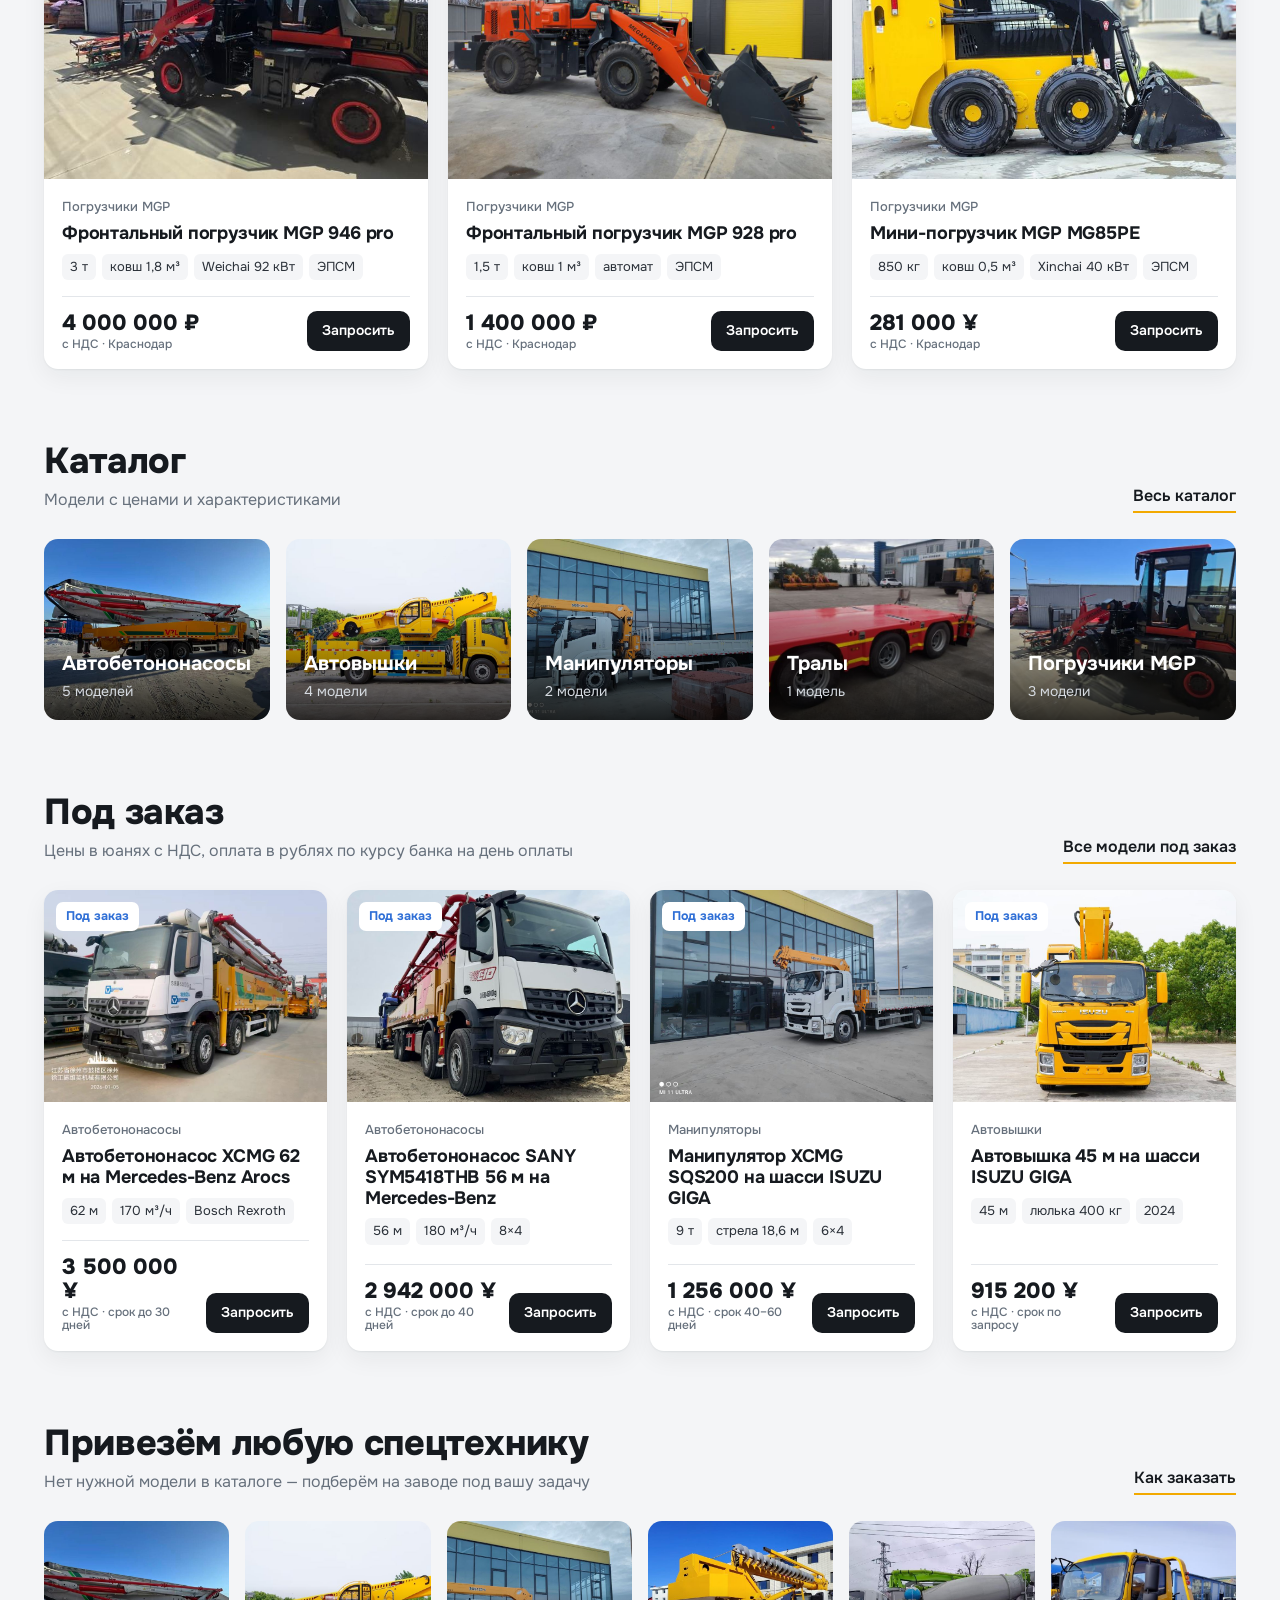
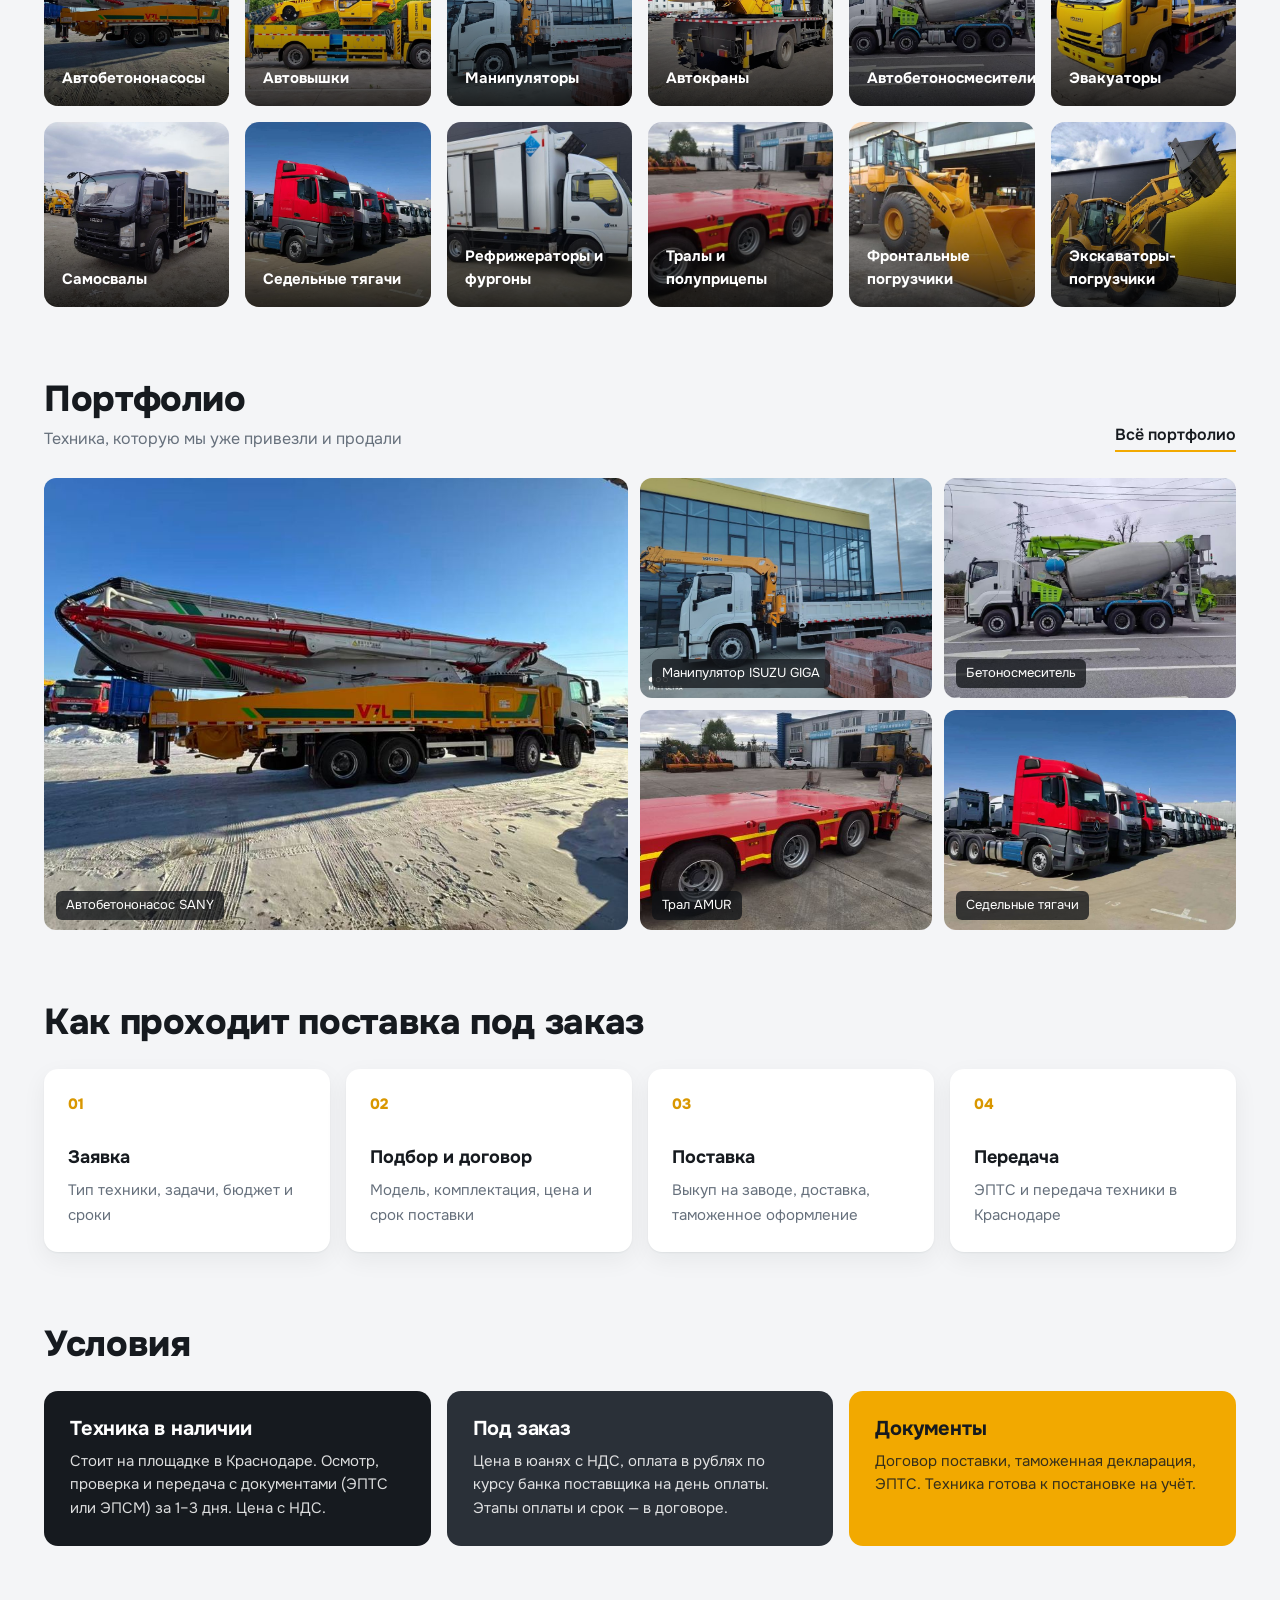
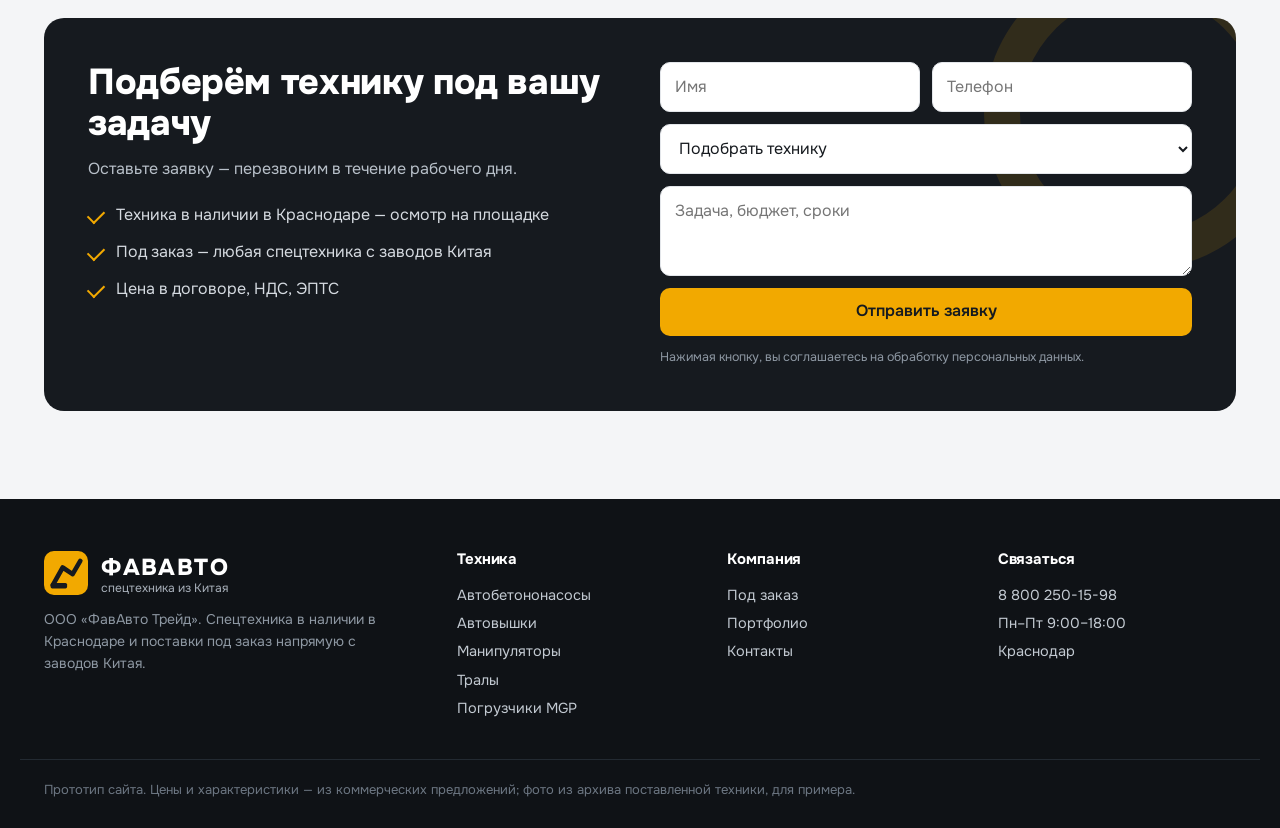
==== commit c9ffdd8e: "Переключатель вариантов логотипа в превью Co-Authored-By: Claude Opus 5.5 <noreply@anthropic.com>" ====
--- a/index.html
+++ b/index.html
@@ -8,18 +8,15 @@
 <meta name="description" content="Спецтехника из Китая в наличии в Краснодаре и под заказ: автобетононасосы, автовышки, манипуляторы, тралы.">
 <link rel="preconnect" href="https://fonts.googleapis.com">
 <link rel="preconnect" href="https://fonts.gstatic.com" crossorigin>
-<link href="https://fonts.googleapis.com/css2?family=Onest:wght@400;500;600;700;800&display=swap" rel="stylesheet">
+<link href="https://fonts.googleapis.com/css2?family=Onest:wght@400;500;600;700;800;900&family=Unbounded:wght@800&display=swap" rel="stylesheet">
 <link rel="stylesheet" href="style.css">
-<link rel="icon" href="data:image/svg+xml,%3Csvg xmlns='http://www.w3.org/2000/svg' viewBox='0 0 40 40'%3E%3Crect width='40' height='40' rx='9' fill='%23F2A900'/%3E%3Cpath d='M8 31 17 15l9 6 7-12' fill='none' stroke='%23161a1f' stroke-width='4.2' stroke-linecap='round' stroke-linejoin='round'/%3E%3Crect x='6' y='29' width='15' height='5' rx='1.5' fill='%23161a1f'/%3E%3C/svg%3E">
+<link rel="icon" id="fav" href="data:image/svg+xml,%3Csvg xmlns='http://www.w3.org/2000/svg' viewBox='0 0 40 40'%3E%3Crect width='40' height='40' rx='9' fill='%23F2A900'/%3E%3Cpath d='M8 31 17 15l9 6 7-12' fill='none' stroke='%23161a1f' stroke-width='4.2' stroke-linecap='round' stroke-linejoin='round'/%3E%3Crect x='6' y='29' width='15' height='5' rx='1.5' fill='%23161a1f'/%3E%3C/svg%3E">
 </head>
 <body>
 
 <header class="top">
   <div class="wrap top-in">
-    <a class="logo" href="#/" aria-label="ФавАвто — на главную">
-      <svg viewBox="0 0 40 40" aria-hidden="true"><rect width="40" height="40" rx="9" fill="#F2A900"/><path d="M8 31 17 15l9 6 7-12" fill="none" stroke="#161a1f" stroke-width="4.2" stroke-linecap="round" stroke-linejoin="round"/><rect x="6" y="29" width="15" height="5" rx="1.5" fill="#161a1f"/></svg>
-      <span><b>ФАВАВТО</b><small>спецтехника из Китая</small></span>
-    </a>
+    <a class="logo" href="#/" aria-label="ФавАвто — на главную" data-logo="0"></a>
     <nav class="nav" id="nav">
       <a href="#/catalog" data-nav="catalog">Каталог</a>
       <a href="#/catalog/stock" data-nav="stock">В наличии</a>
@@ -38,7 +35,7 @@
 <footer class="foot">
   <div class="wrap foot-in">
     <div>
-      <a class="logo logo-w" href="#/"><svg viewBox="0 0 40 40" aria-hidden="true"><rect width="40" height="40" rx="9" fill="#F2A900"/><path d="M8 31 17 15l9 6 7-12" fill="none" stroke="#161a1f" stroke-width="4.2" stroke-linecap="round" stroke-linejoin="round"/><rect x="6" y="29" width="15" height="5" rx="1.5" fill="#161a1f"/></svg><span><b>ФАВАВТО</b><small>спецтехника из Китая</small></span></a>
+      <a class="logo logo-w" href="#/" aria-label="ФавАвто — на главную" data-logo="1"></a>
       <p>ООО «ФавАвто Трейд». Спецтехника в наличии в Краснодаре и поставки под заказ напрямую с заводов Китая.</p>
     </div>
     <div><h4>Техника</h4><a href="#/catalog/pump">Автобетононасосы</a><a href="#/catalog/lift">Автовышки</a><a href="#/catalog/manip">Манипуляторы</a><a href="#/catalog/tral">Тралы</a><a href="#/catalog/loader">Погрузчики MGP</a></div>
@@ -57,6 +54,11 @@
   </div>
 </div>
 
+<div class="lsw" id="lsw">
+  <span>Логотип</span><div id="lsw-b"></div><a href="logo.html">все варианты</a>
+</div>
+
+<script src="logos.js"></script>
 <script src="app.js"></script>
 </body>
 </html>
--- a/style.css
+++ b/style.css
@@ -17,7 +17,6 @@
 .top{position:sticky;top:0;z-index:20;background:rgba(255,255,255,.96);backdrop-filter:blur(8px);border-bottom:1px solid var(--line)}
 .top-in{display:flex;align-items:center;gap:28px;height:72px}
 .logo{display:flex;align-items:center;gap:10px;flex:none}
-.logo svg{width:40px;height:40px}
 .logo b{display:block;font-weight:800;font-size:20px;letter-spacing:.06em;line-height:1}
 .logo small{display:block;font-size:11.5px;color:var(--mut);letter-spacing:.02em;margin-top:3px}
 .logo-w small{color:#a9b1bb}
@@ -205,6 +204,16 @@
 .foot-in a:hover{color:var(--acc)}
 .foot-note{margin-top:36px;padding-top:20px;border-top:1px solid #232a32;font-size:13px;color:#6c7682}
 
+/* preview: logo switcher */
+.logo svg{width:auto;height:44px;display:block}
+.lsw{position:fixed;left:16px;bottom:16px;z-index:40;display:flex;align-items:center;gap:8px;background:#161a1f;color:#fff;border-radius:12px;padding:8px 10px 8px 14px;box-shadow:0 8px 28px rgba(0,0,0,.25);font-size:13px}
+.lsw>span{font-weight:600}
+.lsw button{width:30px;height:30px;border-radius:8px;border:1px solid #3a424c;background:transparent;color:#fff;font-weight:700;cursor:pointer}
+.lsw button.on{background:#F2A900;border-color:#F2A900;color:#161a1f}
+.lsw a{color:#a9b1bb;text-decoration:underline;margin-left:2px}
+.lsw a:hover{color:#fff}
+@media (max-width:720px){.foot{padding-bottom:72px}.lsw{left:8px;right:8px;bottom:8px;justify-content:center}.lsw a{display:none}.logo svg{height:38px}}
+
 /* modal */
 .modal{position:fixed;inset:0;z-index:50;background:rgba(10,12,15,.6);display:flex;align-items:center;justify-content:center;padding:16px}
 .modal[hidden]{display:none}
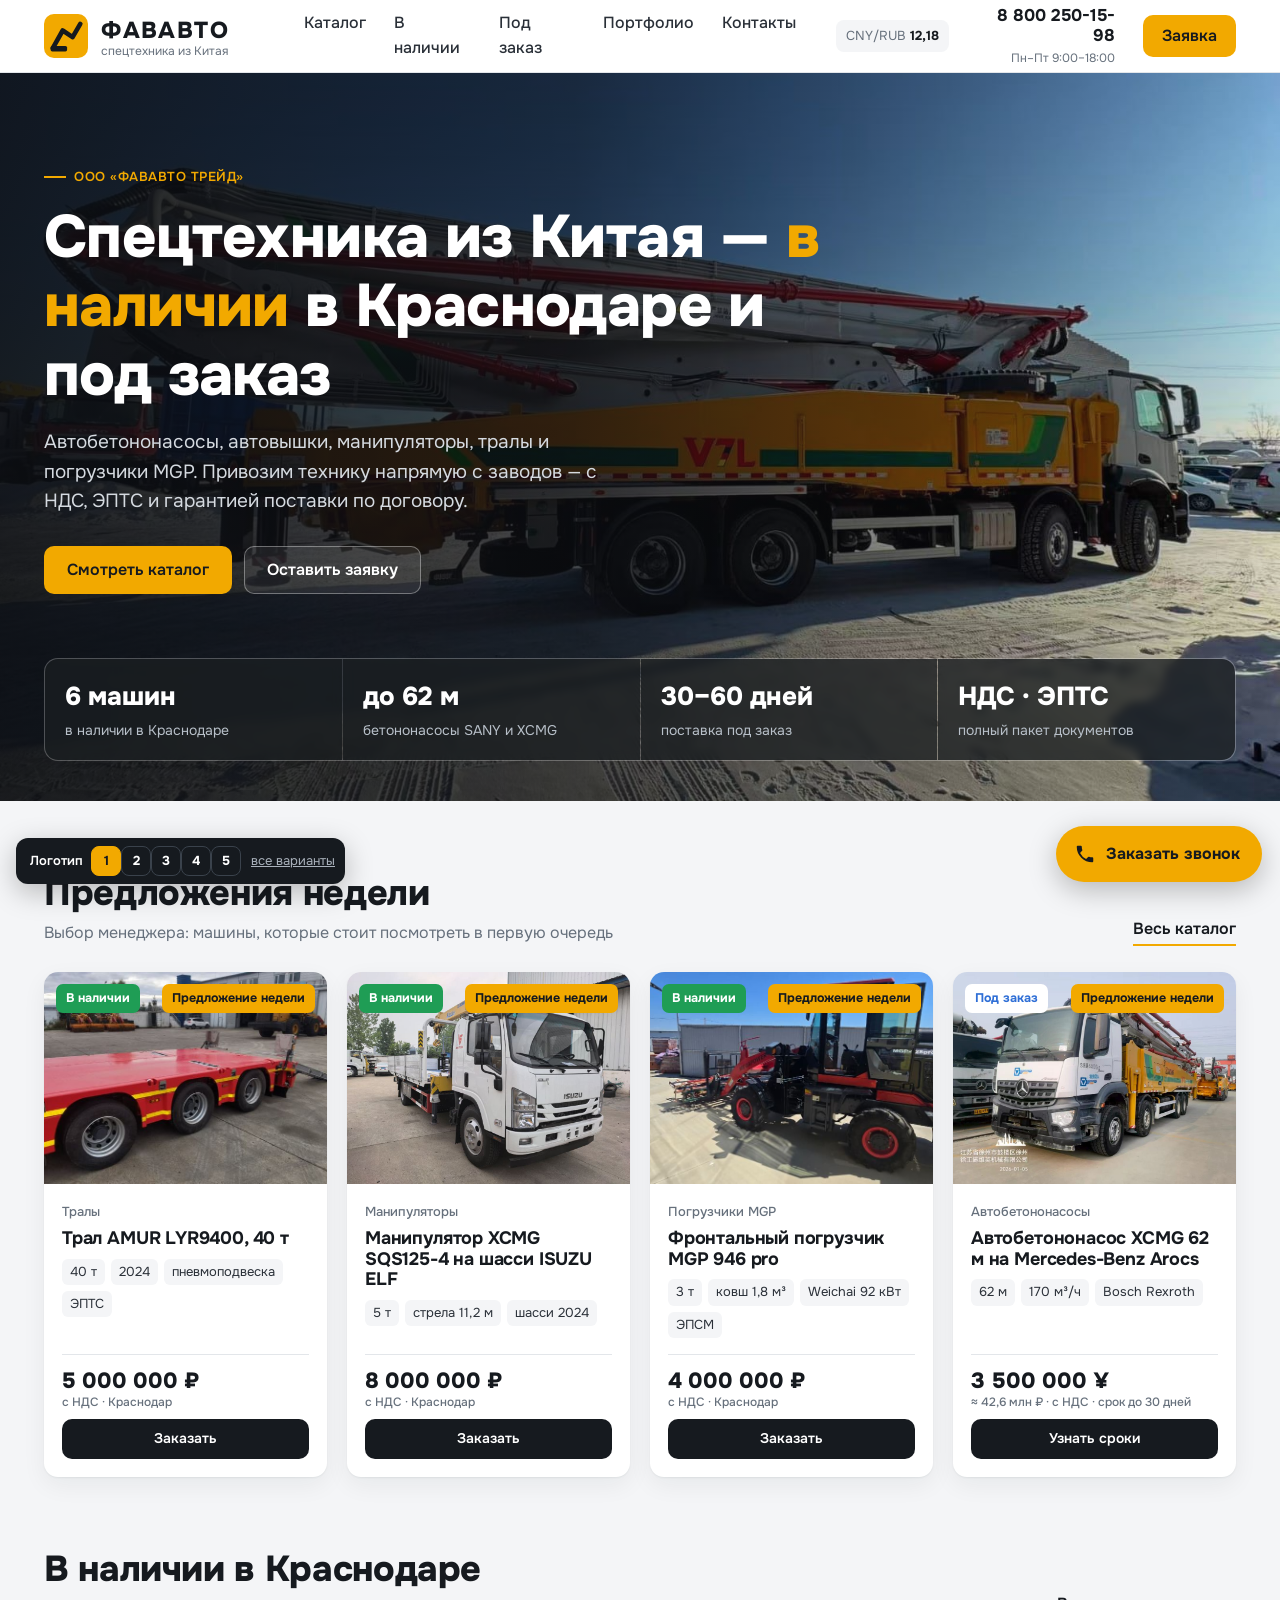
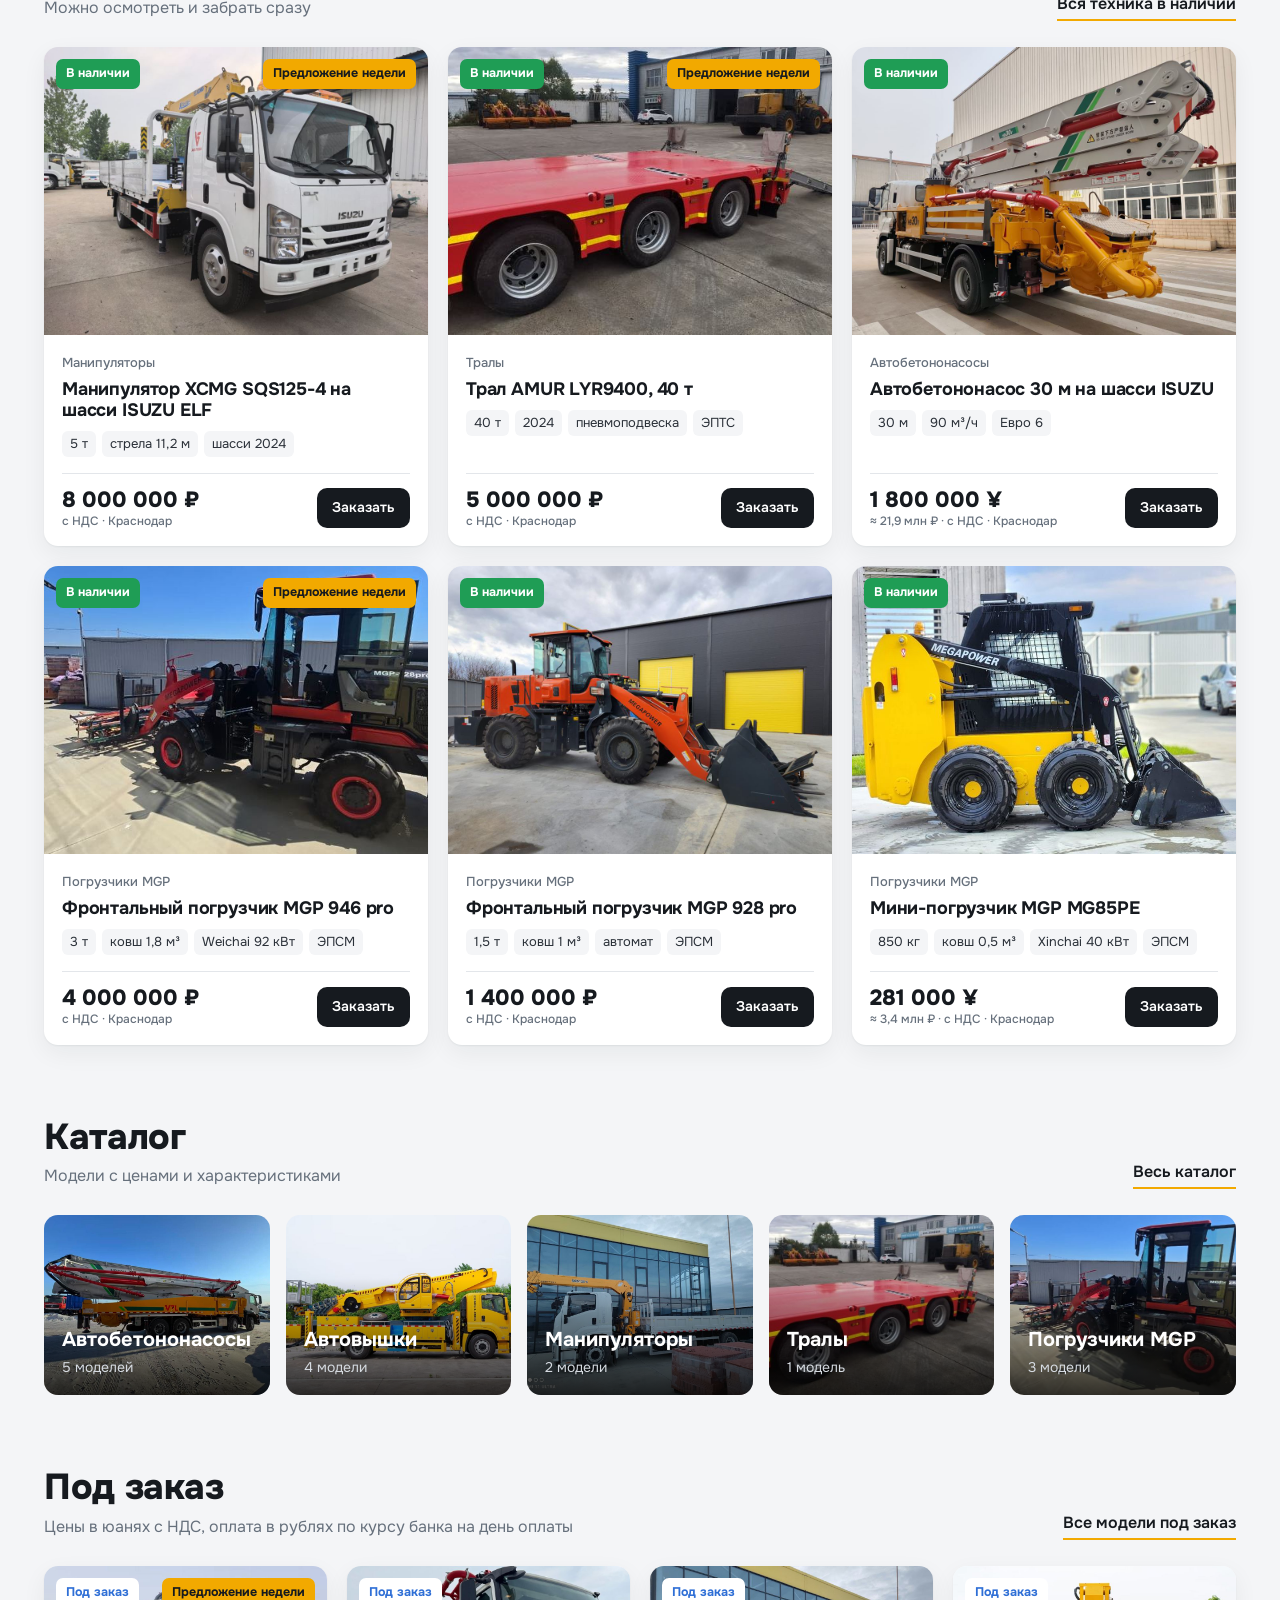
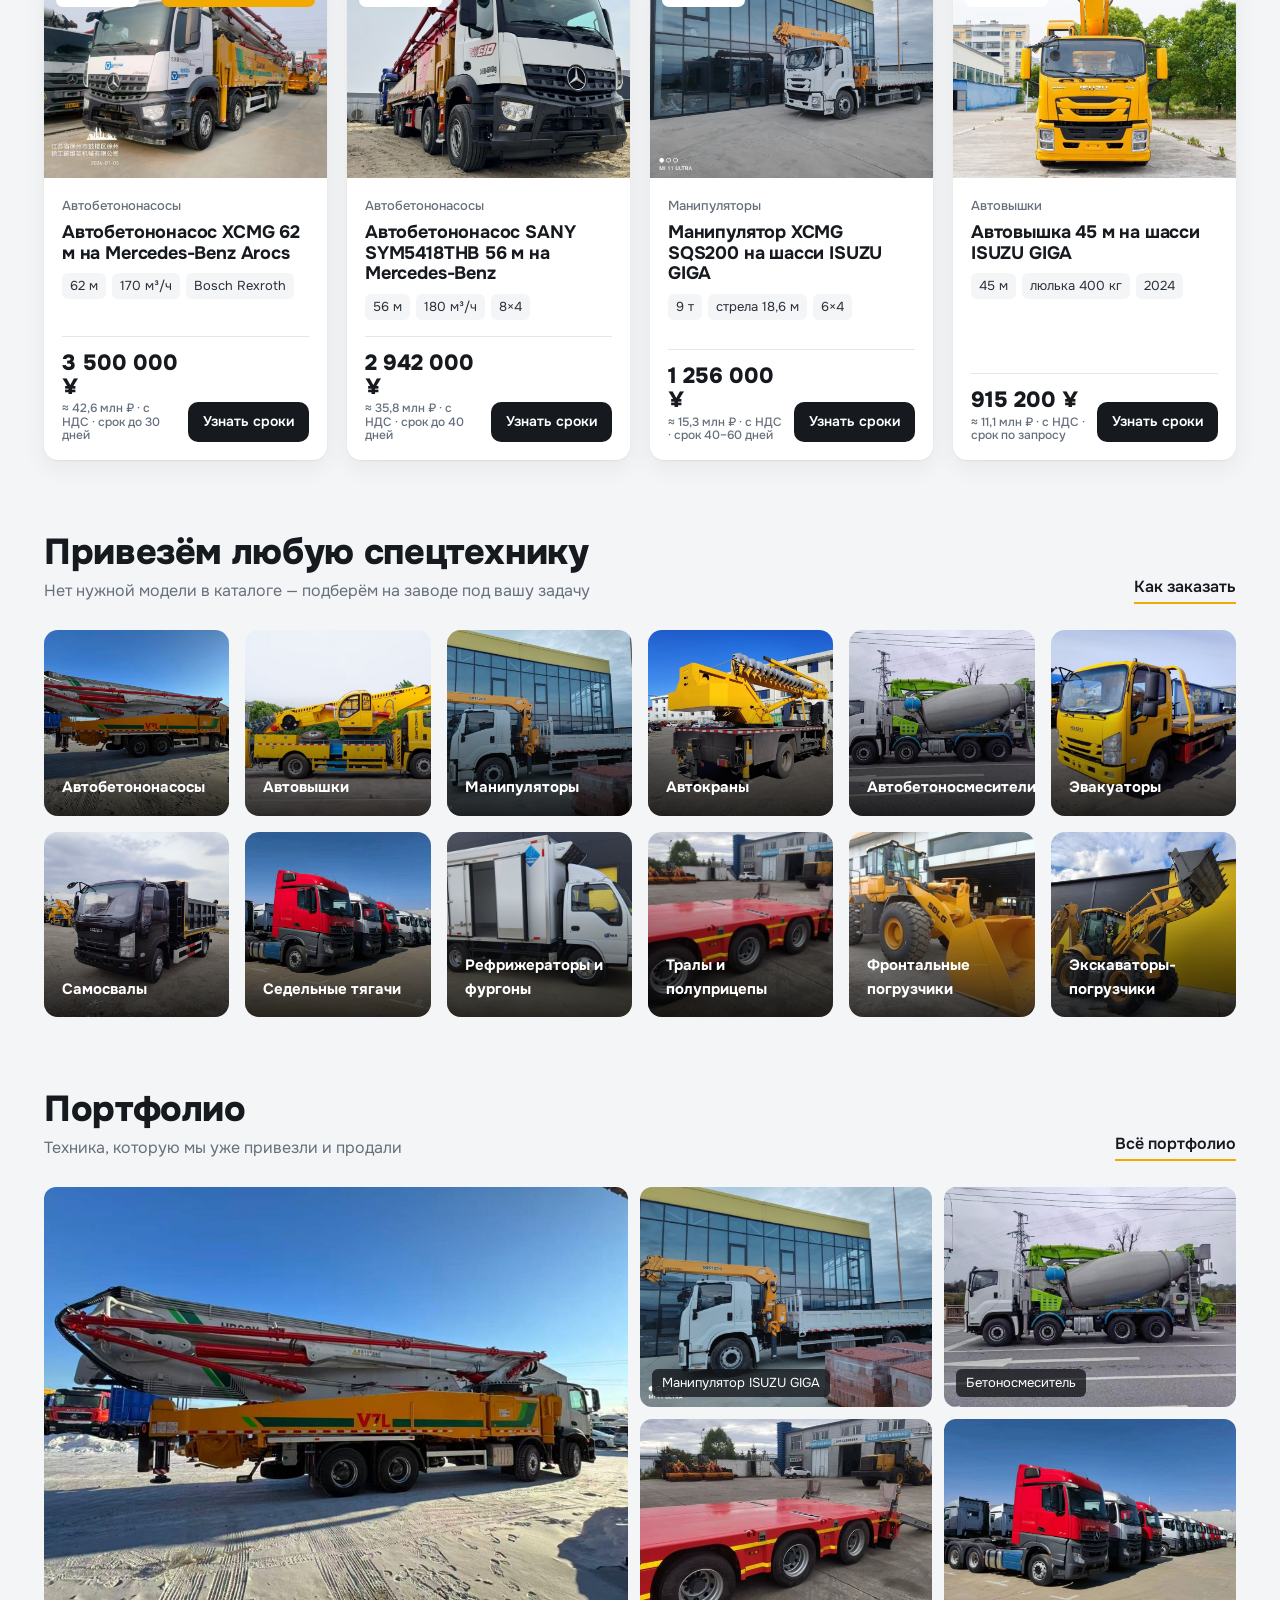
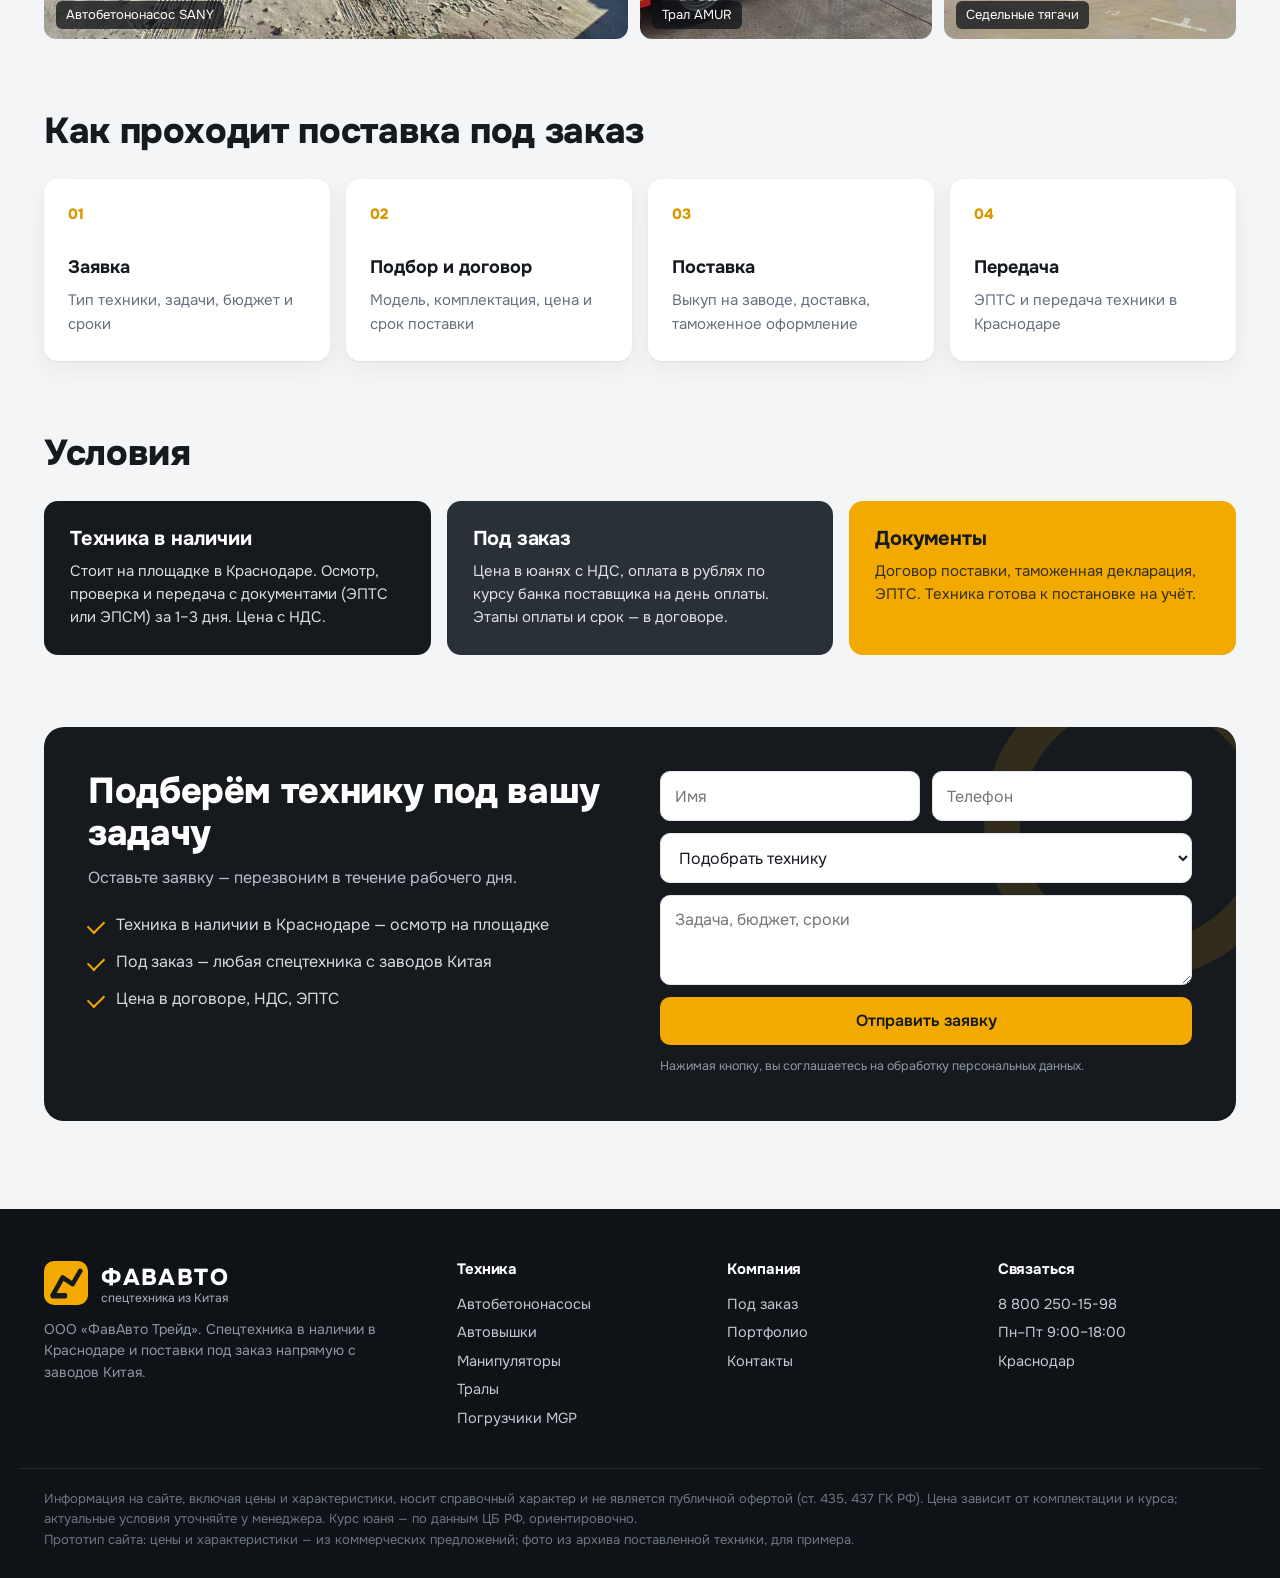
==== commit 1e12d838: "Курс юаня, кнопки по типу заявки, вкладки, предложения недели, звонок Co-Authored-By: Claude Opus 5." ====
--- a/index.html
+++ b/index.html
@@ -24,6 +24,7 @@
       <a href="#/portfolio" data-nav="portfolio">Портфолио</a>
       <a href="#/contacts" data-nav="contacts">Контакты</a>
     </nav>
+    <span class="rate" title="Курс ЦБ РФ, обновляется ежедневно">CNY/RUB <b id="rate">12,18</b></span>
     <a class="top-phone" href="tel:88002501598"><b>8 800 250-15-98</b><small>Пн–Пт 9:00–18:00</small></a>
     <button class="btn btn-acc top-btn" data-request="">Заявка</button>
     <button class="burger" id="burger" aria-label="Меню"><i></i><i></i><i></i></button>
@@ -42,7 +43,7 @@
     <div><h4>Компания</h4><a href="#/order">Под заказ</a><a href="#/portfolio">Портфолио</a><a href="#/contacts">Контакты</a></div>
     <div><h4>Связаться</h4><a href="tel:88002501598">8 800 250-15-98</a><span>Пн–Пт 9:00–18:00</span><span>Краснодар</span></div>
   </div>
-  <div class="wrap foot-note">Прототип сайта. Цены и характеристики — из коммерческих предложений; фото из архива поставленной техники, для примера.</div>
+  <div class="wrap foot-note">Информация на сайте, включая цены и характеристики, носит справочный характер и не является публичной офертой (ст. 435, 437 ГК РФ). Цена зависит от комплектации и курса; актуальные условия уточняйте у менеджера. Курс юаня — по данным ЦБ РФ, ориентировочно.<br>Прототип сайта: цены и характеристики — из коммерческих предложений; фото из архива поставленной техники, для примера.</div>
 </footer>
 
 <div class="modal" id="modal" hidden>
@@ -54,6 +55,8 @@
   </div>
 </div>
 
+<button class="callme" data-request="" data-mode="call" aria-label="Заказать звонок"><svg viewBox="0 0 24 24" aria-hidden="true"><path d="M6.6 10.8a15.1 15.1 0 0 0 6.6 6.6l2.2-2.2a1 1 0 0 1 1-.25 11.4 11.4 0 0 0 3.6.57 1 1 0 0 1 1 1V20a1 1 0 0 1-1 1A17 17 0 0 1 3 4a1 1 0 0 1 1-1h3.5a1 1 0 0 1 1 1c0 1.25.2 2.45.57 3.57a1 1 0 0 1-.25 1z" fill="currentColor"/></svg><span>Заказать звонок</span></button>
+
 <div class="lsw" id="lsw">
   <span>Логотип</span><div id="lsw-b"></div><a href="logo.html">все варианты</a>
 </div>
--- a/style.css
+++ b/style.css
@@ -204,6 +204,31 @@
 .foot-in a:hover{color:var(--acc)}
 .foot-note{margin-top:36px;padding-top:20px;border-top:1px solid #232a32;font-size:13px;color:#6c7682}
 
+/* rate, offers, tags, tabs, call button */
+.rate{font-size:13px;color:var(--mut);background:var(--bg);border-radius:8px;padding:6px 10px;white-space:nowrap}
+.rate b{color:var(--ink)}
+.badge.wk{left:auto;right:12px;background:var(--acc);color:var(--ink)}
+.grid.g4{grid-template-columns:repeat(4,1fr)}
+.g4 .card-f{flex-direction:column;align-items:stretch}
+.g4 .card-f .btn{width:100%}
+.pnote{font-size:13px;color:var(--mut);margin-top:6px}
+.tags{display:flex;flex-wrap:wrap;gap:6px 14px;margin:-8px 0 24px;font-size:14px;align-items:center}
+.tags span{color:var(--mut)}
+.tags a{color:var(--ord);border-bottom:1px dashed currentColor}
+.tags a.on{color:var(--ink);font-weight:600;border-bottom-style:solid}
+.tabs{display:flex;gap:4px;margin-top:48px;border-bottom:1px solid var(--line);overflow-x:auto}
+.tabs button{border:0;background:none;padding:12px 18px;font-weight:600;color:var(--mut);cursor:pointer;border-bottom:3px solid transparent;margin-bottom:-1px;white-space:nowrap}
+.tabs button.on{color:var(--ink);border-bottom-color:var(--acc)}
+.tabp .specs{margin-top:24px}
+.tabtxt{background:#fff;border-radius:var(--r);padding:24px 28px;box-shadow:var(--sh);margin-top:24px;max-width:860px}
+.tabtxt p{margin:0 0 10px}
+.tabtxt p:last-child{margin:0}
+.callme{position:fixed;right:18px;bottom:18px;z-index:40;display:flex;align-items:center;gap:10px;height:56px;padding:0 22px 0 18px;border:0;border-radius:999px;background:var(--acc);color:var(--ink);font-weight:700;box-shadow:0 8px 28px rgba(0,0,0,.25);cursor:pointer}
+.callme svg{width:22px;height:22px}
+.callme:hover{background:var(--acc2)}
+@media (max-width:1080px){.rate{display:none}.grid.g4{grid-template-columns:repeat(2,1fr)}}
+@media (max-width:720px){.grid.g4{grid-template-columns:1fr}.callme{bottom:62px;right:12px;width:56px;padding:0;justify-content:center}.callme span{display:none}}
+
 /* preview: logo switcher */
 .logo svg{width:auto;height:44px;display:block}
 .lsw{position:fixed;left:16px;bottom:16px;z-index:40;display:flex;align-items:center;gap:8px;background:#161a1f;color:#fff;border-radius:12px;padding:8px 10px 8px 14px;box-shadow:0 8px 28px rgba(0,0,0,.25);font-size:13px}
